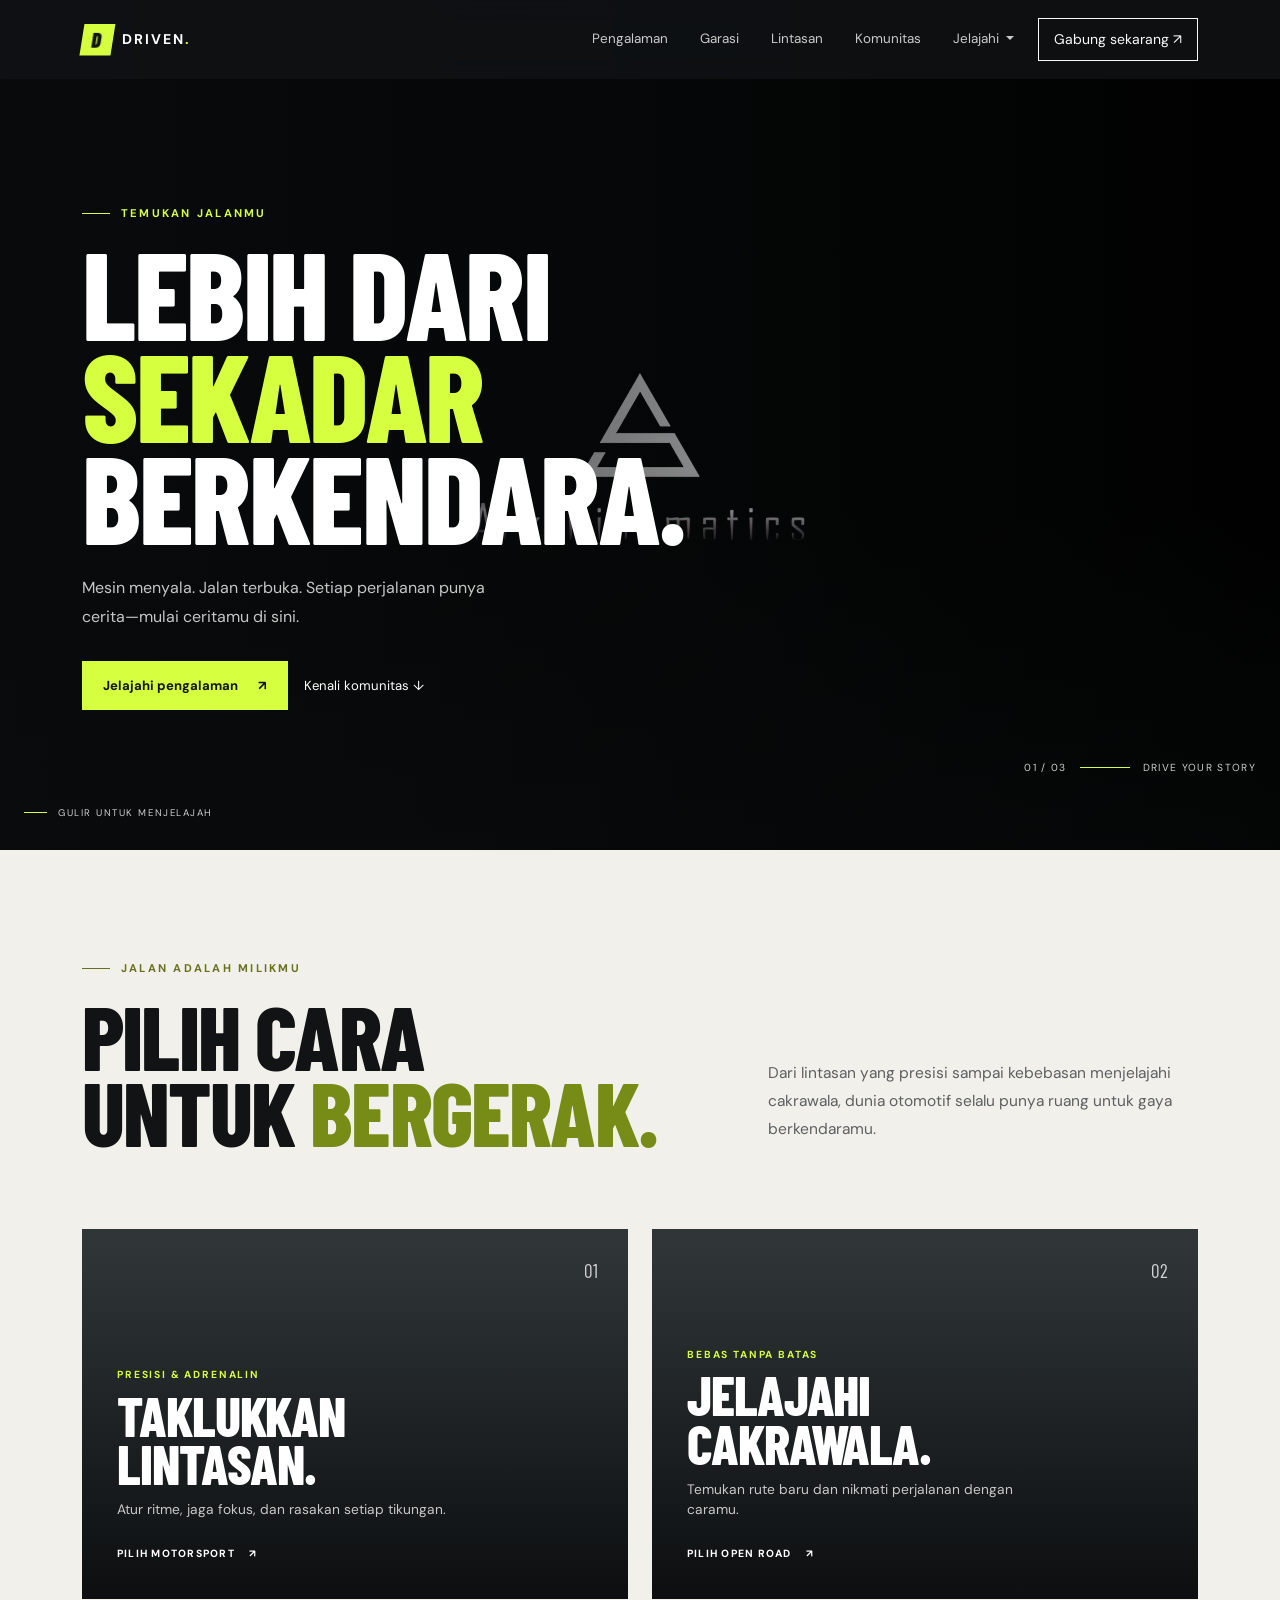
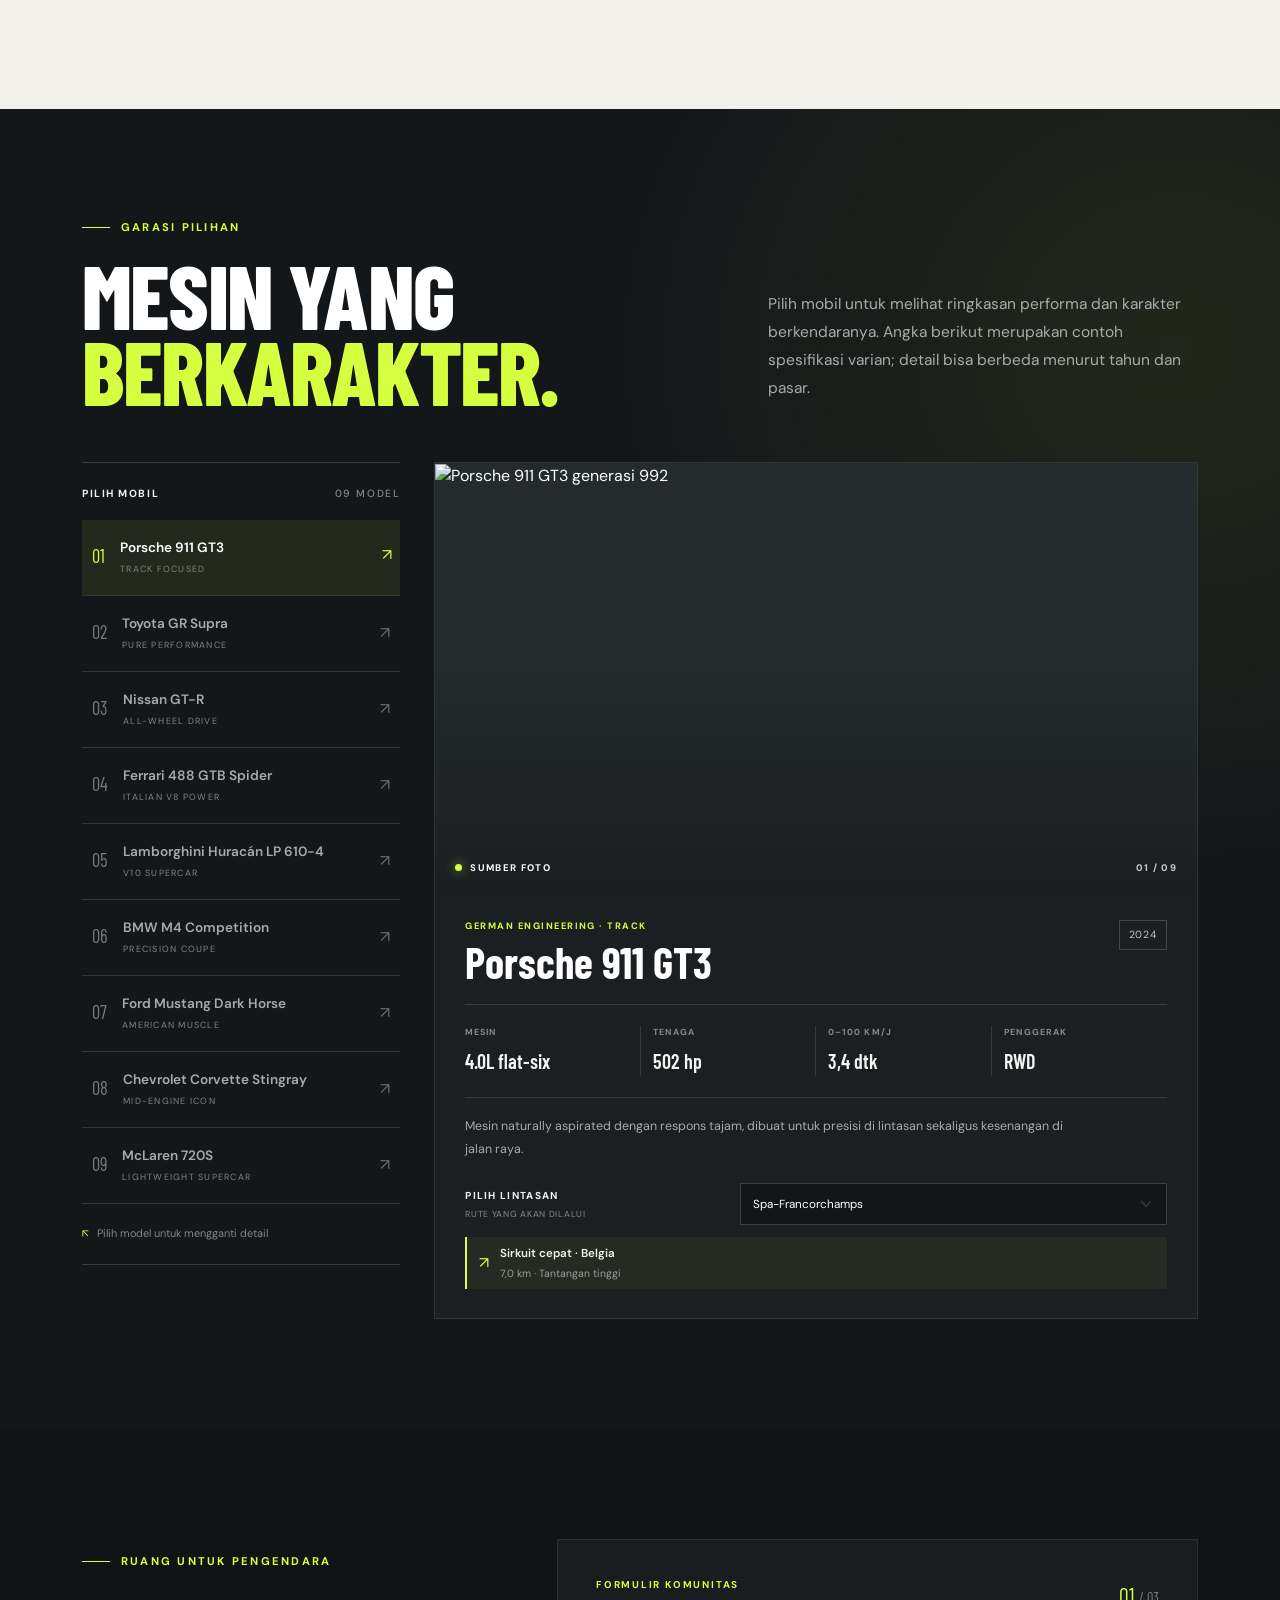
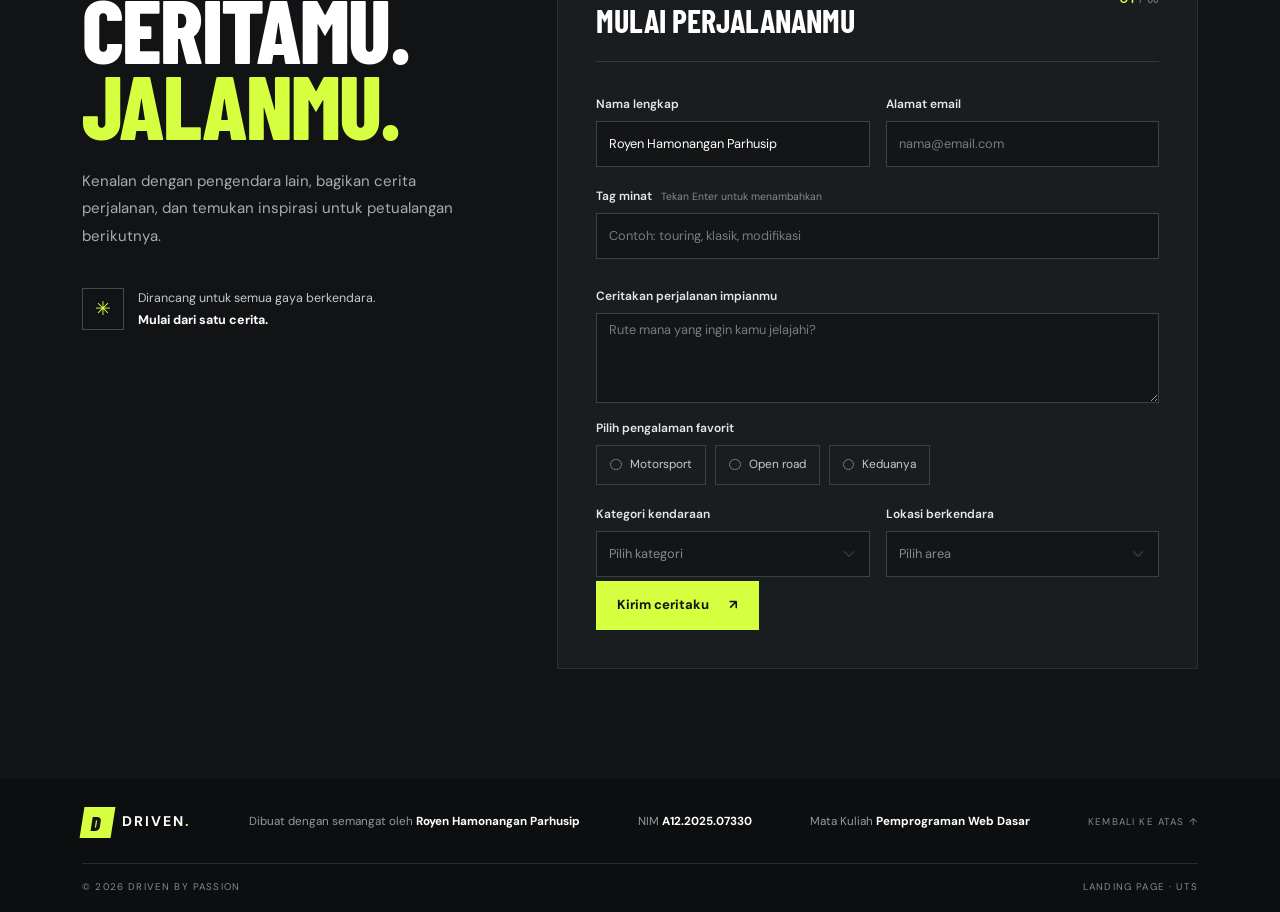
==== index.html @ 9ddae7d7 "ganti nama" ====
<!DOCTYPE html>
<html lang="id">
<head>
    <meta charset="UTF-8">
    <meta name="viewport" content="width=device-width, initial-scale=1">
    <meta name="theme-color" content="#111315">
    <meta name="description" content="Jelajahi dunia otomotif, pilih gaya berkendara, dan bagikan cerita bersama Royen Hamonangan Parhusip.">
    <title>Driven by Passion — Royen Hamonangan Parhusip</title>
    <link rel="preconnect" href="https://cdn.jsdelivr.net">
    <link href="https://cdn.jsdelivr.net/npm/bootstrap@5.3.3/dist/css/bootstrap.min.css" rel="stylesheet">
    <link rel="stylesheet" href="style.css">
</head>
<body>
    <div class="page-transition" id="pageTransition" aria-hidden="true">
        <div class="transition-logo">
            <span class="brand-mark">D</span>
            <span>DRIVEN<span class="brand-accent">.</span></span>
            <small>DRIVE YOUR STORY</small>
        </div>
    </div>
    <header>
        <nav class="navbar navbar-expand-lg navbar-dark fixed-top site-navbar">
            <div class="container">
                <a class="navbar-brand driven-logo" href="#home" aria-label="Driven by Passion beranda">
                    <span class="brand-mark">D</span> DRIVEN<span class="brand-accent">.</span>
                </a>
                <button class="navbar-toggler" type="button" data-bs-toggle="collapse" data-bs-target="#mainNav"
                    aria-controls="mainNav" aria-expanded="false" aria-label="Buka navigasi">
                    <span class="navbar-toggler-icon"></span>
                </button>
                <div class="collapse navbar-collapse" id="mainNav">
                    <ul class="navbar-nav ms-auto align-items-lg-center gap-lg-3">
                        <li class="nav-item"><a class="nav-link" href="#experience">Pengalaman</a></li>
                        <li class="nav-item"><a class="nav-link" href="#garage">Garasi</a></li>
                        <li class="nav-item"><a class="nav-link" href="#carTracks">Lintasan</a></li>
                        <li class="nav-item"><a class="nav-link" href="#community">Komunitas</a></li>
                        <li class="nav-item dropdown">
                            <a class="nav-link dropdown-toggle" href="#" role="button" data-bs-toggle="dropdown" aria-expanded="false">
                                Jelajahi
                            </a>
                            <ul class="dropdown-menu dropdown-menu-dark">
                                <li><a class="dropdown-item" href="#garage">Koleksi mobil</a></li>
                                <li><a class="dropdown-item" href="#community">Bagikan cerita</a></li>
                            </ul>
                        </li>
                        <li class="nav-item"><a class="btn btn-outline-light btn-sm nav-cta" href="#community">Gabung sekarang <span aria-hidden="true">↗</span></a></li>
                    </ul>
                </div>
            </div>
        </nav>
    </header>

    <main>
        <section class="hero-section" id="home" aria-labelledby="hero-title">
            <video class="hero-video" autoplay muted loop playsinline aria-hidden="true">
                <source src="img/LatarBelakang.mp4" type="video/mp4">
            </video>
            <div class="hero-shade"></div>
            <div class="container hero-content">
                <div class="row hero-row align-items-center">
                    <div class="col-lg-8 col-xl-7">
                        <p class="eyebrow"><span class="eyebrow-line"></span> TEMUKAN JALANMU</p>
                        <h1 id="hero-title">LEBIH DARI<br><span>SEKADAR</span> BERKENDARA.</h1>
                        <p class="hero-copy">Mesin menyala. Jalan terbuka. Setiap perjalanan punya cerita—mulai ceritamu di sini.</p>
                        <div class="d-flex flex-wrap gap-3 align-items-center">
                            <a class="btn btn-accent" href="#experience">Jelajahi pengalaman <span aria-hidden="true">↗</span></a>
                            <a class="hero-text-link" href="#community">Kenali komunitas <span aria-hidden="true">↓</span></a>
                        </div>
                    </div>
                </div>
            </div>
            <div class="hero-caption d-none d-md-flex" aria-hidden="true">
                <span>01 / 03</span><span class="caption-rule"></span><span>DRIVE YOUR STORY</span>
            </div>
            <a class="scroll-cue" href="#experience" aria-label="Gulir ke pengalaman"><span></span> GULIR UNTUK MENJELAJAH</a>
        </section>

        <section class="intro-section section-space" id="experience">
            <div class="container">
                <div class="row align-items-end gy-4">
                    <div class="col-lg-7">
                        <p class="eyebrow eyebrow-dark"><span class="eyebrow-line"></span> JALAN ADALAH MILIKMU</p>
                        <h2 class="section-title">PILIH CARA<br>UNTUK <span>BERGERAK.</span></h2>
                    </div>
                    <div class="col-lg-5">
                        <p class="section-description">Dari lintasan yang presisi sampai kebebasan menjelajahi cakrawala, dunia otomotif selalu punya ruang untuk gaya berkendaramu.</p>
                    </div>
                </div>
                <div class="row g-4 experience-cards">
                    <div class="col-md-6">
                        <article class="experience-card card-track">
                            <div class="card-number">01</div>
                            <div>
                                <p class="card-kicker">PRESISI & ADRENALIN</p>
                                <h3>TAKLUKKAN<br>LINTASAN.</h3>
                                <p>Atur ritme, jaga fokus, dan rasakan setiap tikungan.</p>
                                <a href="#community" class="card-link">PILIH MOTORSPORT <span aria-hidden="true">↗</span></a>
                            </div>
                        </article>
                    </div>
                    <div class="col-md-6">
                        <article class="experience-card card-openroad">
                            <div class="card-number">02</div>
                            <div>
                                <p class="card-kicker">BEBAS TANPA BATAS</p>
                                <h3>JELAJAHI<br>CAKRAWALA.</h3>
                                <p>Temukan rute baru dan nikmati perjalanan dengan caramu.</p>
                                <a href="#community" class="card-link">PILIH OPEN ROAD <span aria-hidden="true">↗</span></a>
                            </div>
                        </article>
                    </div>
                </div>
            </div>
        </section>

        <section class="garage-section section-space" id="garage" aria-labelledby="garage-title">
            <div class="container">
                <div class="row align-items-end gy-4 garage-heading">
                    <div class="col-lg-7">
                        <p class="eyebrow"><span class="eyebrow-line"></span> GARASI PILIHAN</p>
                        <h2 class="section-title" id="garage-title">MESIN YANG<br><span>BERKARAKTER.</span></h2>
                    </div>
                    <div class="col-lg-5">
                        <p class="section-description">Pilih mobil untuk melihat ringkasan performa dan karakter berkendaranya. Angka berikut merupakan contoh spesifikasi varian; detail bisa berbeda menurut tahun dan pasar.</p>
                    </div>
                </div>
                <div class="garage-layout">
                    <div class="garage-selector" role="group" aria-label="Pilih mobil">
                        <p class="selector-label">PILIH MOBIL <span>09 MODEL</span></p>
                        <button class="car-option is-active" type="button" data-car="gt3" aria-pressed="true">
                            <span class="car-index">01</span>
                            <span class="car-option-copy"><strong>Porsche 911 GT3</strong><small>TRACK FOCUSED</small></span>
                            <span class="car-option-arrow" aria-hidden="true">↗</span>
                        </button>
                        <button class="car-option" type="button" data-car="supra" aria-pressed="false">
                            <span class="car-index">02</span>
                            <span class="car-option-copy"><strong>Toyota GR Supra</strong><small>PURE PERFORMANCE</small></span>
                            <span class="car-option-arrow" aria-hidden="true">↗</span>
                        </button>
                        <button class="car-option" type="button" data-car="gtr" aria-pressed="false">
                            <span class="car-index">03</span>
                            <span class="car-option-copy"><strong>Nissan GT-R</strong><small>ALL-WHEEL DRIVE</small></span>
                            <span class="car-option-arrow" aria-hidden="true">↗</span>
                        </button>
                        <button class="car-option" type="button" data-car="ferrari" aria-pressed="false">
                            <span class="car-index">04</span>
                            <span class="car-option-copy"><strong>Ferrari 488 GTB Spider</strong><small>ITALIAN V8 POWER</small></span>
                            <span class="car-option-arrow" aria-hidden="true">↗</span>
                        </button>
                        <button class="car-option" type="button" data-car="huracan" aria-pressed="false">
                            <span class="car-index">05</span>
                            <span class="car-option-copy"><strong>Lamborghini Huracán LP 610-4</strong><small>V10 SUPERCAR</small></span>
                            <span class="car-option-arrow" aria-hidden="true">↗</span>
                        </button>
                        <button class="car-option" type="button" data-car="bmw" aria-pressed="false">
                            <span class="car-index">06</span>
                            <span class="car-option-copy"><strong>BMW M4 Competition</strong><small>PRECISION COUPE</small></span>
                            <span class="car-option-arrow" aria-hidden="true">↗</span>
                        </button>
                        <button class="car-option" type="button" data-car="mustang" aria-pressed="false">
                            <span class="car-index">07</span>
                            <span class="car-option-copy"><strong>Ford Mustang Dark Horse</strong><small>AMERICAN MUSCLE</small></span>
                            <span class="car-option-arrow" aria-hidden="true">↗</span>
                        </button>
                        <button class="car-option" type="button" data-car="corvette" aria-pressed="false">
                            <span class="car-index">08</span>
                            <span class="car-option-copy"><strong>Chevrolet Corvette Stingray</strong><small>MID-ENGINE ICON</small></span>
                            <span class="car-option-arrow" aria-hidden="true">↗</span>
                        </button>
                        <button class="car-option" type="button" data-car="mclaren" aria-pressed="false">
                            <span class="car-index">09</span>
                            <span class="car-option-copy"><strong>McLaren 720S</strong><small>LIGHTWEIGHT SUPERCAR</small></span>
                            <span class="car-option-arrow" aria-hidden="true">↗</span>
                        </button>
                        <p class="selector-hint"><span aria-hidden="true">↖</span> Pilih model untuk mengganti detail</p>
                    </div>
                    <article class="car-showcase" id="carShowcase" aria-live="polite">
                        <div class="car-image-wrap">
                            <img id="carImage" src="https://thumb.wikimedia.org/wikipedia/commons/thumb/c/c1/Porsche_992_GT3_1X7A0323.jpg/1280px-Porsche_992_GT3_1X7A0323.jpg"
                                alt="Porsche 911 GT3 generasi 992" loading="lazy">
                            <a class="image-label" id="carImageSource" href="https://commons.wikimedia.org/wiki/File:Porsche_992_GT3_1X7A0323.jpg"
                                target="_blank" rel="noopener noreferrer"><span></span> SUMBER FOTO</a>
                            <span class="image-number" id="carNumber">01 / 09</span>
                        </div>
                        <div class="car-detail">
                            <div class="car-title-row">
                                <div>
                                    <p class="car-category" id="carCategory">GERMAN ENGINEERING · TRACK</p>
                                    <h3 id="carName">Porsche 911 GT3</h3>
                                </div>
                                <span class="car-year" id="carYear">2024</span>
                            </div>
                            <div class="spec-grid">
                                <div class="spec-item"><span>MESIN</span><strong id="carEngine">4.0L flat-six</strong></div>
                                <div class="spec-item"><span>TENAGA</span><strong id="carPower">502 hp</strong></div>
                                <div class="spec-item"><span>0–100 KM/J</span><strong id="carAccel">3,4 dtk</strong></div>
                                <div class="spec-item"><span>PENGGERAK</span><strong id="carDrive">RWD</strong></div>
                            </div>
                            <p class="car-description" id="carDescription">Mesin naturally aspirated dengan respons tajam, dibuat untuk presisi di lintasan sekaligus kesenangan di jalan raya.</p>
                            <div class="track-picker" id="carTracks">
                                <label class="track-label" for="trackSelect">
                                    <span>PILIH LINTASAN</span>
                                    <small>RUTE YANG AKAN DILALUI</small>
                                </label>
                                <select class="form-select track-select" id="trackSelect" aria-describedby="trackInfo"></select>
                                <div class="track-info" id="trackInfo" aria-live="polite">
                                    <span class="track-pin" aria-hidden="true">↗</span>
                                    <div>
                                        <strong id="trackType">Sirkuit teknis</strong>
                                        <span id="trackMeta">5,4 km · Tantangan menengah</span>
                                    </div>
                                </div>
                            </div>
                        </div>
                    </article>
                </div>
            </div>
        </section>

        <section class="community-section section-space" id="community">
            <div class="container">
                <div class="row g-5 align-items-start">
                    <div class="col-lg-5 community-copy">
                        <p class="eyebrow"><span class="eyebrow-line"></span> RUANG UNTUK PENGENDARA</p>
                        <h2 class="section-title">CERITAMU.<br><span>JALANMU.</span></h2>
                        <p>Kenalan dengan pengendara lain, bagikan cerita perjalanan, dan temukan inspirasi untuk petualangan berikutnya.</p>
                        <div class="community-note">
                            <span class="note-icon" aria-hidden="true">✳</span>
                            <span>Dirancang untuk semua gaya berkendara.<br><strong>Mulai dari satu cerita.</strong></span>
                        </div>
                    </div>
                    <div class="col-lg-7">
                        <form class="join-form" id="joinForm">
                            <div class="form-heading">
                                <div>
                                    <p class="form-kicker">FORMULIR KOMUNITAS</p>
                                    <h3>Mulai perjalananmu</h3>
                                </div>
                                <span class="form-step">01 <i>/ 03</i></span>
                            </div>
                            <div class="row g-3">
                                <div class="col-md-6">
                                    <label class="form-label" for="fullName">Nama lengkap</label>
                                    <input class="form-control" id="fullName" name="fullName" type="text" value="Royen Hamonangan Parhusip" required>
                                </div>
                                <div class="col-md-6">
                                    <label class="form-label" for="email">Alamat email</label>
                                    <input class="form-control" id="email" name="email" type="email" placeholder="nama@email.com" required>
                                </div>
                                <div class="col-12">
                                    <label class="form-label" for="tagInput">Tag minat <span class="label-hint">Tekan Enter untuk menambahkan</span></label>
                                    <input class="form-control" id="tagInput" type="text" placeholder="Contoh: touring, klasik, modifikasi">
                                    <div class="tag-list" id="tagList" aria-live="polite" aria-label="Daftar tag minat"></div>
                                </div>
                                <div class="col-12">
                                    <label class="form-label" for="story">Ceritakan perjalanan impianmu</label>
                                    <textarea class="form-control" id="story" name="story" rows="3" placeholder="Rute mana yang ingin kamu jelajahi?"></textarea>
                                </div>
                                <fieldset class="col-12">
                                    <legend class="form-label">Pilih pengalaman favorit</legend>
                                    <div class="choice-row">
                                        <label class="choice-option" for="motorsport">
                                            <input type="radio" class="form-check-input" id="motorsport" name="experience" value="Motorsport" required>
                                            <span>Motorsport</span>
                                        </label>
                                        <label class="choice-option" for="horizon">
                                            <input type="radio" class="form-check-input" id="horizon" name="experience" value="Open road">
                                            <span>Open road</span>
                                        </label>
                                        <label class="choice-option" for="both">
                                            <input type="radio" class="form-check-input" id="both" name="experience" value="Keduanya">
                                            <span>Keduanya</span>
                                        </label>
                                    </div>
                                </fieldset>
                                <div class="col-md-6">
                                    <label class="form-label" for="vehicle">Kategori kendaraan</label>
                                    <select class="form-select" id="vehicle" name="vehicle" required>
                                        <option value="" selected disabled>Pilih kategori</option>
                                        <option>Mobil sport</option>
                                        <option>Mobil klasik</option>
                                        <option>Motor</option>
                                        <option>Kendaraan lainnya</option>
                                    </select>
                                </div>
                                <div class="col-md-6">
                                    <label class="form-label" for="region">Lokasi berkendara</label>
                                    <select class="form-select" id="region" name="region" required>
                                        <option value="" selected disabled>Pilih area</option>
                                        <option>Dalam kota</option>
                                        <option>Jalan pegunungan</option>
                                        <option>Sirkuit</option>
                                        <option>Lintas kota</option>
                                    </select>
                                </div>
                                <div class="col-12 form-actions">
                                    <button class="btn btn-accent" type="submit">Kirim ceritaku <span aria-hidden="true">↗</span></button>
                                    <p class="form-message mb-0" id="formMessage" role="status"></p>
                                </div>
                            </div>
                        </form>
                    </div>
                </div>
            </div>
        </section>
    </main>

    <footer class="site-footer">
        <div class="container">
            <div class="footer-main">
                <a class="navbar-brand driven-logo" href="#home"><span class="brand-mark">D</span> DRIVEN<span class="brand-accent">.</span></a>
                <p>Dibuat dengan semangat oleh <strong>Royen Hamonangan Parhusip</strong></p>
                <p>NIM <strong>A12.2025.07330</strong></p>
                <p>Mata Kuliah <strong>Pemprograman Web Dasar</strong></p>
                <a class="back-top" href="#home">KEMBALI KE ATAS ↑</a>
            </div>
            <div class="footer-bottom">
                <span>© 2026 DRIVEN BY PASSION</span>
                <span>LANDING PAGE · UTS</span>
            </div>
        </div>
    </footer>

    <script src="https://cdn.jsdelivr.net/npm/bootstrap@5.3.3/dist/js/bootstrap.bundle.min.js"></script>
    <script src="script.js"></script>
</body>
</html>
---- style.css ----
@import url("https://fonts.googleapis.com/css2?family=Barlow+Condensed:wght@500;600;700;800;900&family=DM+Sans:wght@400;500;600;700&display=swap");

:root {
    --ink: #111315;
    --ink-soft: #191c1f;
    --paper: #f2f0eb;
    --muted: #a5a8aa;
    --accent: #d6ff3f;
}

html {
    scroll-behavior: smooth;
    scroll-padding-top: 82px;
}

body {
    margin: 0;
    background: var(--ink);
    color: #fff;
    font-family: "DM Sans", sans-serif;
}

.page-transition {
    position: fixed;
    inset: 0;
    z-index: 2000;
    display: grid;
    place-items: center;
    overflow: hidden;
    background:
        radial-gradient(ellipse at center, rgba(41, 49, 31, .96) 0%, rgba(13, 16, 17, .98) 48%, #080a0b 100%);
    opacity: 0;
    visibility: hidden;
    pointer-events: none;
}

.page-transition::before,
.page-transition::after {
    position: absolute;
    inset: 0;
    content: "";
    pointer-events: none;
}

.page-transition::before {
    background: linear-gradient(115deg, transparent 35%, rgba(214, 255, 63, .14) 49%, transparent 63%);
    transform: translateX(-110%);
}

.page-transition::after {
    inset: 50% auto auto 50%;
    width: min(72vw, 680px);
    height: 1px;
    background: var(--accent);
    box-shadow: 0 0 25px 2px rgba(214, 255, 63, .7);
    opacity: 0;
    transform: translate(-50%, -50%) scaleX(0);
}

.page-transition.is-active {
    opacity: 1;
    visibility: visible;
    pointer-events: auto;
    animation: transition-screen .78s ease both;
}

.page-transition.is-active::before {
    animation: transition-sweep .78s ease both;
}

.page-transition.is-active::after {
    animation: transition-line .58s ease both;
}

.transition-logo {
    position: relative;
    z-index: 1;
    display: flex;
    align-items: center;
    gap: 15px;
    color: #fff;
    font-size: clamp(2rem, 7vw, 4.4rem);
    font-weight: 700;
    letter-spacing: .2em;
    opacity: 0;
    transform: scale(.8);
}

.transition-logo .brand-mark {
    width: clamp(45px, 9vw, 76px);
    height: clamp(45px, 9vw, 76px);
    font-size: clamp(2rem, 6vw, 3.7rem);
}

.transition-logo .brand-accent {
    margin-left: -.2em;
}

.transition-logo small {
    position: absolute;
    top: calc(100% + 15px);
    left: 0;
    color: var(--accent);
    font-size: .58rem;
    font-weight: 600;
    letter-spacing: .3em;
    white-space: nowrap;
}

.page-transition.is-active .transition-logo {
    animation: transition-logo-enter .78s cubic-bezier(.2, .8, .2, 1) both;
}

a {
    color: inherit;
    text-decoration: none;
}

.site-navbar {
    padding: 18px 0;
    background: rgba(17, 19, 21, .82);
    backdrop-filter: blur(14px);
    transition: background .25s ease, padding .25s ease;
}

.navbar-brand {
    display: inline-flex;
    align-items: center;
    gap: 9px;
    font-size: .88rem;
    font-weight: 700;
    letter-spacing: .14em;
}

.brand-mark {
    display: inline-grid;
    width: 31px;
    height: 31px;
    place-items: center;
    background: var(--accent);
    color: var(--ink);
    font-family: "Barlow Condensed", sans-serif;
    font-size: 1.25rem;
    font-weight: 900;
    transform: skew(-9deg);
}

.driven-logo {
    transform-origin: center;
}

.driven-logo.is-animating .brand-mark {
    animation: logo-mark-pop .62s cubic-bezier(.2, .85, .3, 1.3);
}

.driven-logo.is-animating {
    animation: logo-word-flash .62s ease;
}

.brand-accent {
    color: var(--accent);
    margin-left: -9px;
}

.site-navbar .nav-link {
    color: rgba(255, 255, 255, .78);
    font-size: .84rem;
    transition: color .2s ease;
}

.site-navbar .nav-link:hover,
.site-navbar .nav-link:focus {
    color: var(--accent);
}

.nav-cta {
    border-radius: 0;
    padding: 10px 15px;
}

.hero-section {
    position: relative;
    min-height: 700px;
    height: min(850px, 100svh);
    overflow: hidden;
    background: #24282a;
}

.hero-video,
.hero-shade {
    position: absolute;
    inset: 0;
    width: 100%;
    height: 100%;
}

.hero-video {
    object-fit: cover;
}

.hero-shade {
    background: linear-gradient(90deg, rgba(10, 12, 13, .88) 0%, rgba(10, 12, 13, .55) 48%, rgba(10, 12, 13, .08) 100%),
        linear-gradient(0deg, rgba(10, 12, 13, .42), transparent 40%);
}

.hero-content {
    position: relative;
    z-index: 1;
    height: 100%;
    padding-top: 65px;
}

.hero-row {
    height: 100%;
    min-height: 100%;
}

.eyebrow {
    display: flex;
    align-items: center;
    gap: 11px;
    margin-bottom: 20px;
    color: var(--accent);
    font-size: .7rem;
    font-weight: 700;
    letter-spacing: .2em;
}

.eyebrow-line {
    width: 28px;
    height: 1px;
    background: currentColor;
}

.hero-section h1,
.section-title,
.experience-card h3 {
    font-family: "Barlow Condensed", sans-serif;
    font-weight: 800;
    letter-spacing: -.02em;
}

.hero-section h1 {
    max-width: 770px;
    margin: 0 0 19px;
    font-size: clamp(4.2rem, 9.7vw, 8.6rem);
    line-height: .82;
}

.hero-section h1 span,
.section-title span {
    color: var(--accent);
}

.hero-copy {
    max-width: 430px;
    margin: 27px 0 30px;
    color: rgba(255, 255, 255, .77);
    font-size: 1rem;
    line-height: 1.8;
}

.btn-accent {
    display: inline-flex;
    align-items: center;
    justify-content: center;
    gap: 20px;
    min-height: 49px;
    padding: 0 20px;
    border: 1px solid var(--accent);
    border-radius: 0;
    background: var(--accent);
    color: var(--ink);
    font-size: .82rem;
    font-weight: 700;
    transition: background .2s ease, color .2s ease, transform .2s ease;
}

.btn-accent:hover,
.btn-accent:focus-visible {
    border-color: var(--accent);
    background: transparent;
    color: var(--accent);
    transform: translateY(-2px);
}

.hero-text-link {
    color: #fff;
    font-size: .82rem;
    transition: color .2s ease;
}

.hero-text-link:hover {
    color: var(--accent);
}

.hero-caption {
    position: absolute;
    right: max(24px, calc((100vw - 1320px) / 2));
    bottom: 75px;
    z-index: 2;
    align-items: center;
    gap: 13px;
    color: rgba(255, 255, 255, .8);
    font-size: .64rem;
    letter-spacing: .13em;
}

.caption-rule {
    width: 50px;
    height: 1px;
    background: var(--accent);
}

.scroll-cue {
    position: absolute;
    z-index: 2;
    bottom: 30px;
    left: max(24px, calc((100vw - 1320px) / 2));
    display: flex;
    align-items: center;
    gap: 11px;
    color: rgba(255, 255, 255, .8);
    font-size: .6rem;
    letter-spacing: .16em;
}

.scroll-cue span {
    width: 23px;
    height: 1px;
    background: var(--accent);
}

.section-space {
    padding: 110px 0;
}

.intro-section {
    background: var(--paper);
    color: var(--ink);
}

.eyebrow-dark {
    color: #68721e;
}

.section-title {
    margin: 0;
    font-size: clamp(3.7rem, 7vw, 6.8rem);
    line-height: .85;
}

.intro-section .section-title span {
    color: #778c16;
}

.section-description {
    max-width: 430px;
    margin: 0 0 5px auto;
    color: #5d6060;
    font-size: .97rem;
    line-height: 1.8;
}

.experience-cards {
    margin-top: 56px;
}

.experience-card {
    position: relative;
    display: flex;
    min-height: 370px;
    align-items: flex-end;
    overflow: hidden;
    padding: 35px;
    background-color: #303638;
    background-position: center;
    background-size: cover;
    color: #fff;
    transition: transform .3s ease, background-size .3s ease;
}

.experience-card::before {
    position: absolute;
    inset: 0;
    background: linear-gradient(0deg, rgba(9, 11, 12, .92), rgba(9, 11, 12, .02) 95%);
    content: "";
    transition: background .3s ease;
}

.experience-card:hover {
    transform: translateY(-6px);
}

.experience-card:hover::before {
    background: linear-gradient(0deg, rgba(9, 11, 12, .96), rgba(9, 11, 12, .15));
}

.card-track {
    background-image: url("https://images.unsplash.com/photo-1503376780353-7e6692767b70?auto=format&fit=crop&w=1100&q=85");
}

.card-openroad {
    background-image: url("https://images.unsplash.com/photo-1519681393784-d120267933ba?auto=format&fit=crop&w=1100&q=85");
}

.experience-card > div:last-child {
    position: relative;
    z-index: 1;
}

.card-number {
    position: absolute;
    top: 28px;
    right: 30px;
    color: rgba(255, 255, 255, .78);
    font-family: "Barlow Condensed", sans-serif;
    font-size: 1.2rem;
}

.card-kicker {
    margin-bottom: 9px;
    color: var(--accent);
    font-size: .64rem;
    font-weight: 700;
    letter-spacing: .18em;
}

.experience-card h3 {
    margin-bottom: 10px;
    font-size: 3.4rem;
    line-height: .9;
}

.experience-card p:not(.card-kicker) {
    max-width: 340px;
    margin-bottom: 20px;
    color: rgba(255, 255, 255, .76);
    font-size: .86rem;
}

.card-link {
    display: inline-flex;
    gap: 14px;
    color: #fff;
    font-size: .65rem;
    font-weight: 700;
    letter-spacing: .12em;
    transition: color .2s ease;
}

.card-link:hover {
    color: var(--accent);
}

.community-section {
    background: var(--ink);
}

.community-section > .container > .row {
    --bs-gutter-x: 1.5rem;
}

.community-copy {
    padding-top: 14px;
}

.community-copy > p:not(.eyebrow) {
    max-width: 390px;
    margin-top: 26px;
    color: #a9abad;
    font-size: .94rem;
    line-height: 1.8;
}

.community-note {
    display: flex;
    align-items: center;
    gap: 14px;
    margin-top: 37px;
    color: #c5c7c8;
    font-size: .78rem;
    line-height: 1.8;
}

.community-note strong {
    color: #fff;
}

.note-icon {
    display: grid;
    width: 42px;
    height: 42px;
    place-items: center;
    border: 1px solid #45494b;
    color: var(--accent);
    font-size: 1.2rem;
}

.join-form {
    padding: 38px;
    background: #1a1d1f;
    border: 1px solid #2c3032;
}

.form-heading {
    display: flex;
    justify-content: space-between;
    align-items: flex-start;
    margin-bottom: 29px;
    padding-bottom: 21px;
    border-bottom: 1px solid #34383a;
}

.form-kicker {
    margin-bottom: 8px;
    color: var(--accent);
    font-size: .62rem;
    font-weight: 700;
    letter-spacing: .18em;
}

.form-heading h3 {
    margin: 0;
    font-family: "Barlow Condensed", sans-serif;
    font-size: 2rem;
    font-weight: 700;
    text-transform: uppercase;
}

.form-step {
    color: var(--accent);
    font-family: "Barlow Condensed", sans-serif;
    font-size: 1.35rem;
}

.form-step i {
    color: #777c7e;
    font-size: .9rem;
    font-style: normal;
}

.form-label {
    margin-bottom: 8px;
    color: #e8e9e7;
    font-size: .75rem;
    font-weight: 600;
}

.label-hint {
    margin-left: 6px;
    color: #858a8c;
    font-size: .65rem;
    font-weight: 400;
}

.form-control,
.form-select {
    min-height: 46px;
    border: 1px solid #3b4042;
    border-radius: 0;
    background-color: #131517;
    color: #fff;
    font-size: .8rem;
}

.form-control::placeholder {
    color: #777c7e;
}

.form-control:focus,
.form-select:focus {
    border-color: var(--accent);
    background-color: #131517;
    color: #fff;
    box-shadow: 0 0 0 .18rem rgba(214, 255, 63, .13);
}

.form-select:invalid {
    color: #858a8c;
}

.form-select option {
    color: #fff;
    background: #131517;
}

textarea.form-control {
    min-height: 90px;
    resize: vertical;
}

.choice-row {
    display: flex;
    flex-wrap: wrap;
    gap: 9px;
}

.choice-option {
    display: inline-flex;
    min-height: 40px;
    align-items: center;
    gap: 8px;
    padding: 0 13px;
    border: 1px solid #3b4042;
    color: #c7c9c9;
    cursor: pointer;
    font-size: .74rem;
    transition: border-color .2s ease, color .2s ease;
}

.choice-option:hover {
    border-color: var(--accent);
    color: #fff;
}

.form-check-input {
    margin: 0;
    border-color: #777c7e;
    background-color: transparent;
}

.form-check-input:checked {
    border-color: var(--accent);
    background-color: var(--accent);
}

.form-check-input:focus {
    border-color: var(--accent);
    box-shadow: 0 0 0 .18rem rgba(214, 255, 63, .16);
}

.tag-list {
    display: flex;
    flex-wrap: wrap;
    gap: 7px;
    margin-top: 8px;
}

.tag-chip {
    display: inline-flex;
    align-items: center;
    gap: 7px;
    padding: 5px 8px 5px 10px;
    background: rgba(214, 255, 63, .1);
    color: var(--accent);
    font-size: .68rem;
}

.tag-remove {
    padding: 0 2px;
    border: 0;
    background: none;
    color: inherit;
    cursor: pointer;
    font-size: .95rem;
    line-height: 1;
}

.form-actions {
    display: flex;
    flex-wrap: wrap;
    align-items: center;
    gap: 14px;
    margin-top: 4px;
}

.form-message {
    color: var(--accent);
    font-size: .75rem;
}

.site-footer {
    padding: 28px 0 18px;
    background: #0c0e0f;
}

.footer-main,
.footer-bottom {
    display: flex;
    justify-content: space-between;
    align-items: center;
    gap: 18px;
}

.footer-main {
    padding-bottom: 25px;
}

.footer-main p {
    margin: 0;
    color: #969a9c;
    font-size: .73rem;
}

.footer-main p strong {
    color: #fff;
}

.back-top,
.footer-bottom {
    color: #858a8c;
    font-size: .61rem;
    letter-spacing: .12em;
}

.back-top {
    transition: color .2s ease;
}

.back-top:hover {
    color: var(--accent);
}

.footer-bottom {
    padding-top: 16px;
    border-top: 1px solid #292d2f;
}

.garage-section {
    overflow: hidden;
    background:
        radial-gradient(ellipse at 92% 18%, rgba(214, 255, 63, .07), transparent 34%),
        #141719;
}

.garage-heading .section-title span {
    color: var(--accent);
}

.garage-section .section-description {
    color: #a9abad;
}

.garage-layout {
    display: grid;
    grid-template-columns: minmax(245px, .75fr) minmax(0, 1.8fr);
    gap: 34px;
    margin-top: 54px;
}

.garage-selector {
    align-self: stretch;
    padding: 23px 0;
    border-top: 1px solid #373c3e;
    border-bottom: 1px solid #373c3e;
}

.selector-label {
    display: flex;
    justify-content: space-between;
    margin: 0 0 18px;
    color: #f1f2ef;
    font-size: .65rem;
    font-weight: 700;
    letter-spacing: .15em;
}

.selector-label span {
    color: #82888a;
    font-weight: 500;
}

.car-option {
    display: flex;
    width: 100%;
    min-height: 76px;
    align-items: center;
    gap: 15px;
    padding: 12px 10px;
    border: 0;
    border-bottom: 1px solid #303537;
    background: transparent;
    color: #a7abad;
    text-align: left;
    cursor: pointer;
    transition: background .22s ease, color .22s ease, padding .22s ease, transform .15s ease;
}

.garage-selector {
    align-self: start;
}

.car-option:hover,
.car-option:focus-visible {
    padding-right: 15px;
    padding-left: 15px;
    color: #fff;
}

.car-option:active {
    transform: scale(.985);
}

.car-option.is-active {
    background: rgba(214, 255, 63, .08);
    color: #fff;
}

.car-option.is-active .car-index,
.car-option.is-active .car-option-arrow {
    color: var(--accent);
}

.car-index {
    color: #757b7d;
    font-family: "Barlow Condensed", sans-serif;
    font-size: 1.15rem;
    transition: color .2s ease;
}

.car-option-copy {
    display: grid;
    flex: 1;
    gap: 5px;
}

.car-option-copy strong {
    font-size: .85rem;
    font-weight: 600;
}

.car-option-copy small {
    color: #7f8587;
    font-size: .56rem;
    letter-spacing: .14em;
}

.car-option-arrow {
    color: #666c6e;
    font-size: 1rem;
    transition: color .2s ease, transform .2s ease;
}

.car-option:hover .car-option-arrow,
.car-option.is-active .car-option-arrow {
    transform: translate(2px, -2px);
}

.selector-hint {
    margin: 21px 0 0;
    color: #82888a;
    font-size: .68rem;
}

.selector-hint span {
    margin-right: 5px;
    color: var(--accent);
}

.car-showcase {
    min-width: 0;
    background: #1b1f21;
    border: 1px solid #303537;
}

.car-image-wrap {
    position: relative;
    height: clamp(260px, 35vw, 430px);
    overflow: hidden;
    background: #252a2c;
}

.car-image-wrap::after {
    position: absolute;
    inset: 45% 0 0;
    background: linear-gradient(0deg, rgba(10, 12, 13, .4), transparent);
    content: "";
    pointer-events: none;
}

.car-image-wrap img {
    width: 100%;
    height: 100%;
    object-fit: cover;
    transition: transform .6s cubic-bezier(.2, .7, .2, 1), filter .35s ease;
}

.car-showcase:hover .car-image-wrap img {
    transform: scale(1.035);
}

.image-label,
.image-number {
    position: absolute;
    z-index: 1;
    bottom: 18px;
    color: #fff;
    font-size: .6rem;
    font-weight: 700;
    letter-spacing: .14em;
}

.image-label {
    left: 20px;
    display: flex;
    align-items: center;
    gap: 8px;
    transition: color .2s ease;
}

.image-label:hover,
.image-label:focus-visible {
    color: var(--accent);
}

.image-label span {
    width: 7px;
    height: 7px;
    border-radius: 50%;
    background: var(--accent);
    box-shadow: 0 0 12px rgba(214, 255, 63, .7);
}

.image-number {
    right: 20px;
    color: rgba(255, 255, 255, .78);
}

.car-detail {
    padding: 27px 30px 29px;
}

.car-title-row {
    display: flex;
    justify-content: space-between;
    gap: 15px;
    align-items: flex-start;
    padding-bottom: 20px;
    border-bottom: 1px solid #34393b;
}

.car-category {
    margin-bottom: 7px;
    color: var(--accent);
    font-size: .58rem;
    font-weight: 700;
    letter-spacing: .16em;
}

.car-title-row h3 {
    margin: 0;
    font-family: "Barlow Condensed", sans-serif;
    font-size: clamp(1.8rem, 3.5vw, 2.7rem);
    font-weight: 700;
    line-height: 1;
}

.car-year {
    padding: 6px 9px;
    border: 1px solid #444a4c;
    color: #c3c7c8;
    font-size: .65rem;
    letter-spacing: .08em;
}

.spec-grid {
    display: grid;
    grid-template-columns: repeat(4, minmax(0, 1fr));
    padding: 21px 0;
    border-bottom: 1px solid #34393b;
}

.spec-item {
    display: grid;
    gap: 7px;
    padding: 0 12px;
    border-right: 1px solid #34393b;
}

.spec-item:first-child {
    padding-left: 0;
}

.spec-item:last-child {
    padding-right: 0;
    border-right: 0;
}

.spec-item span {
    color: #858b8d;
    font-size: .55rem;
    font-weight: 700;
    letter-spacing: .12em;
}

.spec-item strong {
    color: #f4f5f2;
    font-family: "Barlow Condensed", sans-serif;
    font-size: clamp(.92rem, 1.65vw, 1.25rem);
    font-weight: 600;
    white-space: nowrap;
}

.car-description {
    max-width: 620px;
    margin: 17px 0 0;
    color: #a7abad;
    font-size: .78rem;
    line-height: 1.8;
}

.track-picker {
    display: grid;
    grid-template-columns: minmax(125px, .75fr) minmax(180px, 1.25fr);
    gap: 12px 18px;
    align-items: center;
    margin-top: 23px;
}

.track-label {
    display: grid;
    gap: 5px;
}

.track-label > span {
    color: #f4f5f2;
    font-size: .63rem;
    font-weight: 700;
    letter-spacing: .13em;
}

.track-label small {
    color: #858b8d;
    font-size: .55rem;
    letter-spacing: .08em;
}

.track-select {
    min-height: 42px;
    font-size: .73rem;
}

.track-info {
    grid-column: 1 / -1;
    display: flex;
    align-items: center;
    gap: 11px;
    min-height: 46px;
    padding: 8px 12px;
    border-left: 2px solid var(--accent);
    background: rgba(214, 255, 63, .055);
    transition: background .2s ease, transform .2s ease;
}

.track-info.is-updating {
    animation: car-detail-enter .28s ease both;
}

.track-pin {
    color: var(--accent);
    font-size: 1rem;
}

.track-info > div {
    display: grid;
    gap: 3px;
}

.track-info strong {
    color: #f4f5f2;
    font-size: .72rem;
    font-weight: 600;
}

.track-info div span {
    color: #999fa1;
    font-size: .65rem;
}

.car-showcase.is-changing .car-image-wrap img {
    animation: car-image-enter .55s cubic-bezier(.2, .7, .2, 1);
}

.car-showcase.is-changing .car-detail {
    animation: car-detail-enter .35s ease both;
}

.nav-link:active,
.nav-cta:active,
.card-link:active {
    transform: scale(.96);
}

.reveal-on-scroll {
    opacity: 0;
    transform: translateY(22px);
    transition: opacity .65s ease, transform .65s cubic-bezier(.2, .7, .2, 1);
}

.reveal-on-scroll.is-visible {
    opacity: 1;
    transform: translateY(0);
}

@keyframes car-image-enter {
    from {
        opacity: .55;
        transform: scale(1.04);
    }
    to {
        opacity: 1;
        transform: scale(1);
    }
}

@keyframes car-detail-enter {
    from {
        opacity: .35;
        transform: translateY(8px);
    }
    to {
        opacity: 1;
        transform: translateY(0);
    }
}

@keyframes logo-mark-pop {
    0% {
        transform: skew(-9deg) scale(1) rotate(0);
        box-shadow: 0 0 0 0 rgba(214, 255, 63, 0);
    }
    38% {
        transform: skew(-9deg) scale(1.28) rotate(-9deg);
        box-shadow: 0 0 0 9px rgba(214, 255, 63, .13);
    }
    72% {
        transform: skew(-9deg) scale(.94) rotate(4deg);
    }
    100% {
        transform: skew(-9deg) scale(1) rotate(0);
        box-shadow: 0 0 0 0 rgba(214, 255, 63, 0);
    }
}

@keyframes logo-word-flash {
    0%, 100% {
        filter: brightness(1);
    }
    40% {
        filter: brightness(1.55);
    }
}

@keyframes transition-screen {
    0% {
        opacity: 0;
    }
    18%, 68% {
        opacity: 1;
    }
    100% {
        opacity: 0;
    }
}

@keyframes transition-logo-enter {
    0% {
        opacity: 0;
        transform: scale(.78);
        filter: blur(9px);
    }
    28%, 67% {
        opacity: 1;
        transform: scale(1);
        filter: blur(0);
    }
    100% {
        opacity: 0;
        transform: scale(1.1);
        filter: blur(5px);
    }
}

@keyframes transition-sweep {
    0% {
        transform: translateX(-110%);
    }
    52%, 100% {
        transform: translateX(110%);
    }
}

@keyframes transition-line {
    0% {
        opacity: 0;
        transform: translate(-50%, -50%) scaleX(0);
    }
    25%, 72% {
        opacity: 1;
        transform: translate(-50%, -50%) scaleX(1);
    }
    100% {
        opacity: 0;
        transform: translate(-50%, -50%) scaleX(0);
    }
}

@media (max-width: 991.98px) {
    .site-navbar .navbar-collapse {
        padding: 14px 0 5px;
    }

    .site-navbar .navbar-nav {
        align-items: flex-start !important;
    }

    .hero-section {
        min-height: 650px;
    }

    .section-space {
        padding: 85px 0;
    }

    .section-description {
        margin-left: 0;
    }

    .garage-layout {
        grid-template-columns: 1fr;
        gap: 25px;
    }

    .garage-selector {
        padding: 15px 0;
    }

    .garage-selector .selector-hint {
        margin-top: 13px;
    }
}

@media (max-width: 575.98px) {
    .site-navbar {
        padding: 13px 0;
    }

    .hero-section {
        min-height: 680px;
        height: 92svh;
    }

    .hero-shade {
        background: linear-gradient(90deg, rgba(10, 12, 13, .85), rgba(10, 12, 13, .28)),
            linear-gradient(0deg, rgba(10, 12, 13, .6), transparent 50%);
    }

    .hero-content {
        height: 100%;
        padding-top: 60px;
    }

    .hero-section h1 {
        font-size: clamp(3.65rem, 16vw, 5.4rem);
    }

    .hero-copy {
        font-size: .9rem;
    }

    .section-space {
        padding: 72px 0;
    }

    .section-title {
        font-size: clamp(3.6rem, 15vw, 5rem);
    }

    .experience-cards {
        margin-top: 35px;
    }

    .experience-card {
        min-height: 330px;
        padding: 25px;
    }

    .experience-card h3 {
        font-size: 3rem;
    }

    .join-form {
        padding: 24px 18px;
    }

    .car-detail {
        padding: 21px 17px 23px;
    }

    .track-picker {
        grid-template-columns: 1fr;
        gap: 10px;
    }

    .track-info {
        grid-column: auto;
    }

    .spec-grid {
        grid-template-columns: repeat(2, minmax(0, 1fr));
        row-gap: 17px;
    }

    .spec-item:nth-child(2) {
        border-right: 0;
    }

    .spec-item:nth-child(3) {
        padding-left: 0;
    }

    .spec-item strong {
        font-size: 1.08rem;
    }

    .label-hint {
        display: block;
        margin: 3px 0 0;
    }

    .footer-main {
        align-items: flex-start;
        flex-direction: column;
    }
}

@media (prefers-reduced-motion: reduce) {
    html {
        scroll-behavior: auto;
    }

    *,
    *::before,
    *::after {
        transition-duration: .01ms !important;
        animation-duration: .01ms !important;
        animation-iteration-count: 1 !important;
    }

    .reveal-on-scroll {
        opacity: 1;
        transform: none;
    }
}
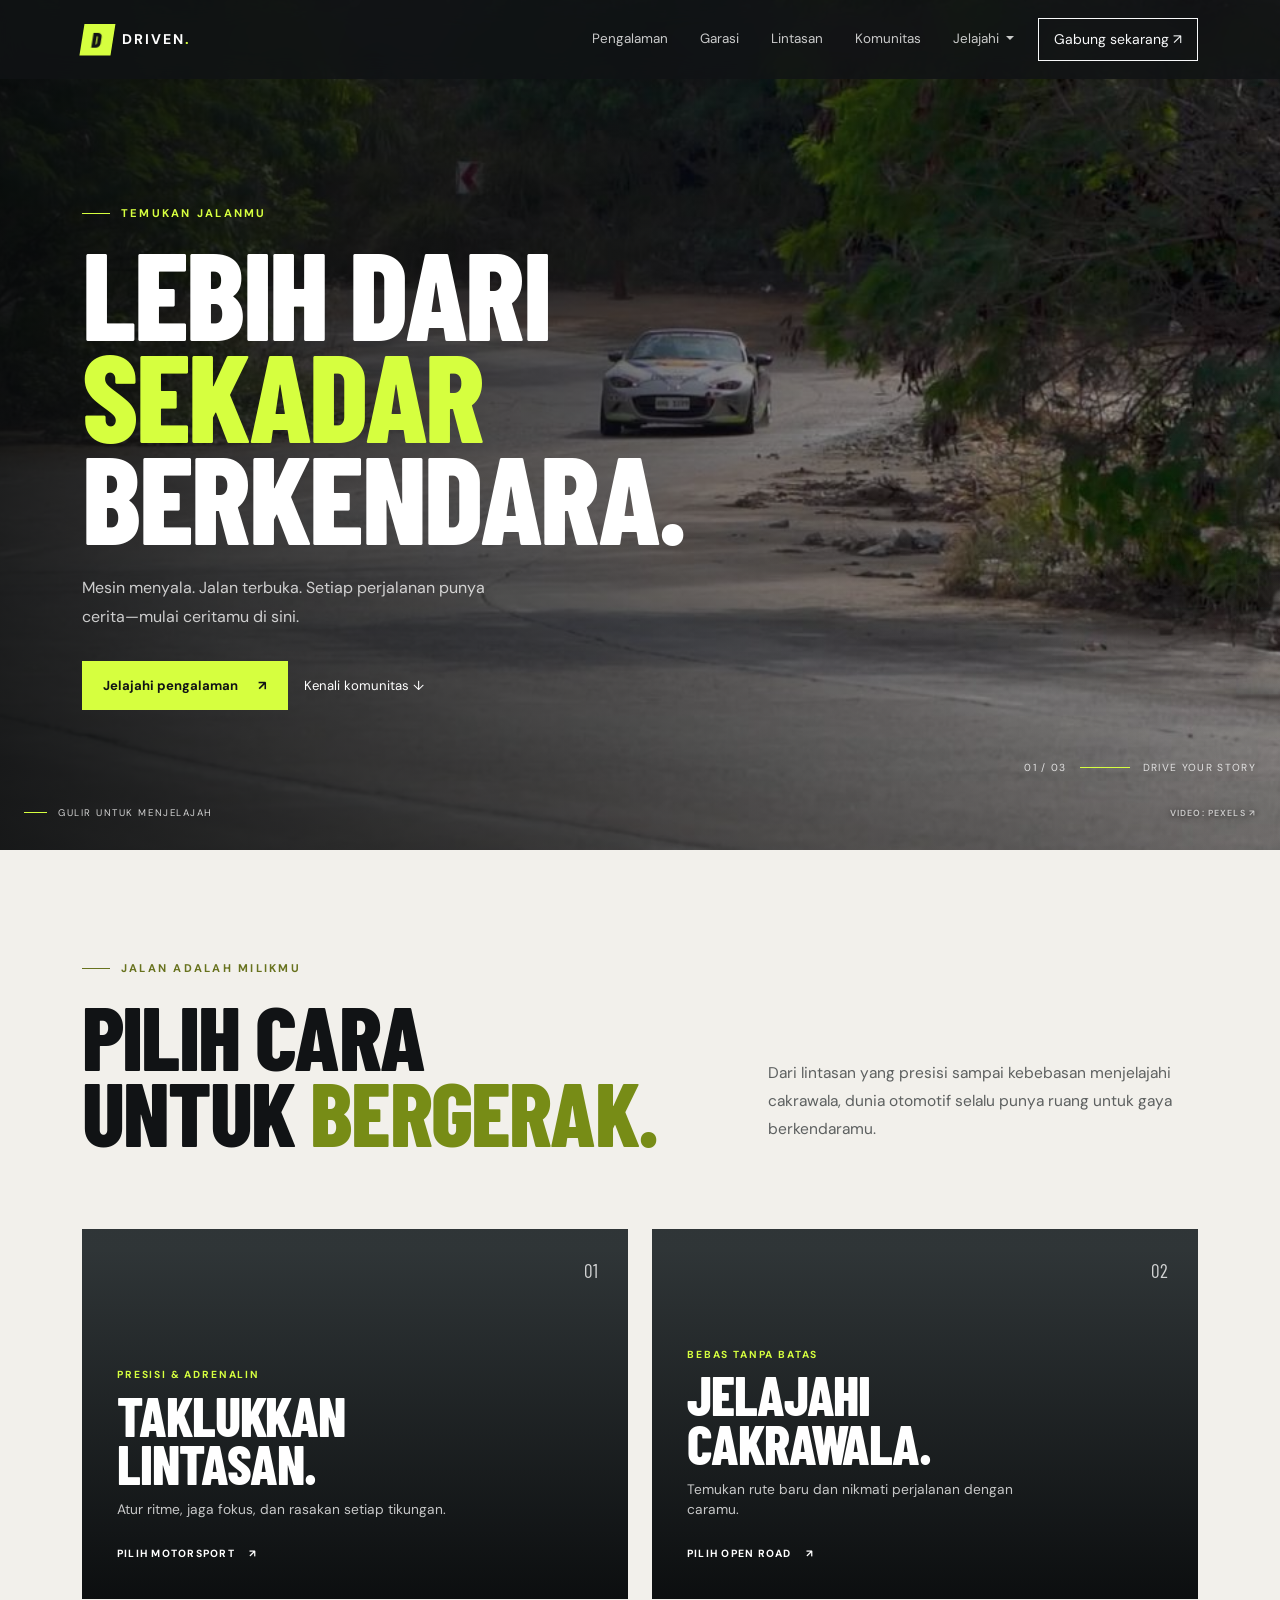
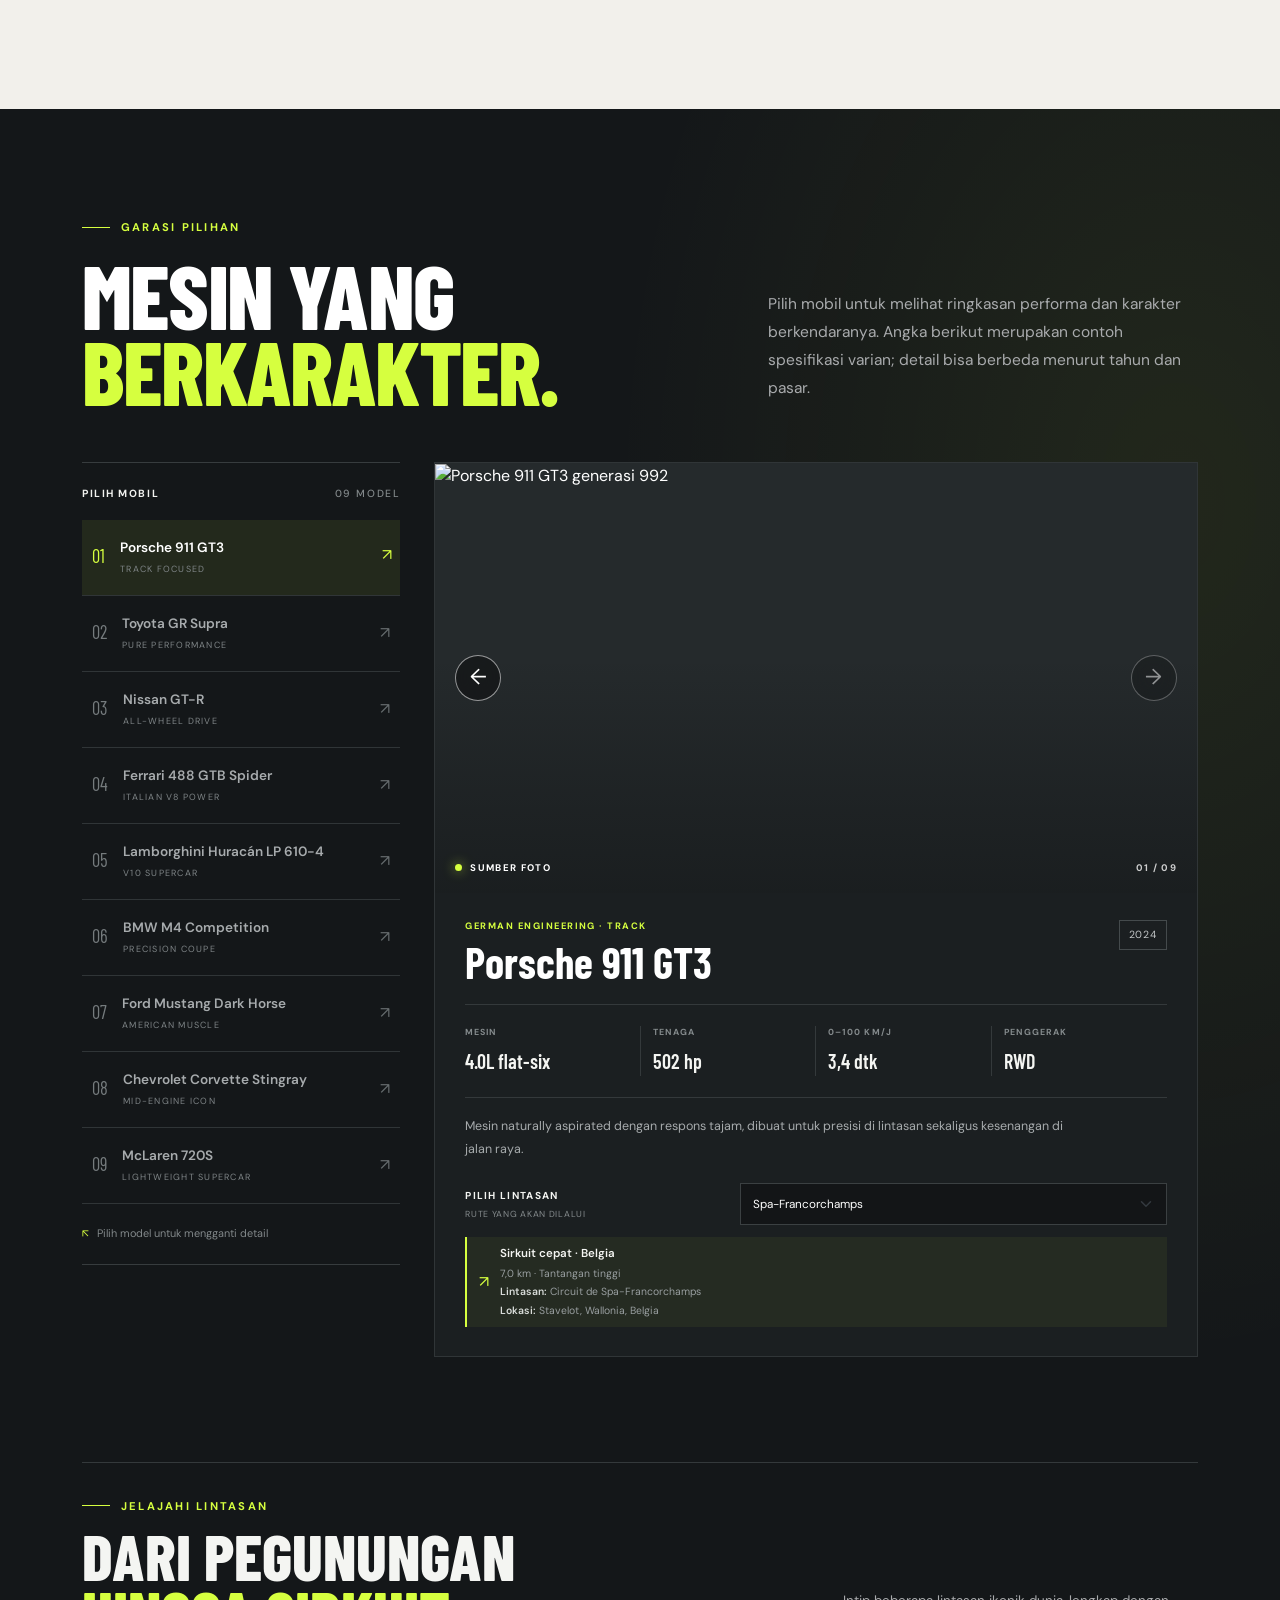
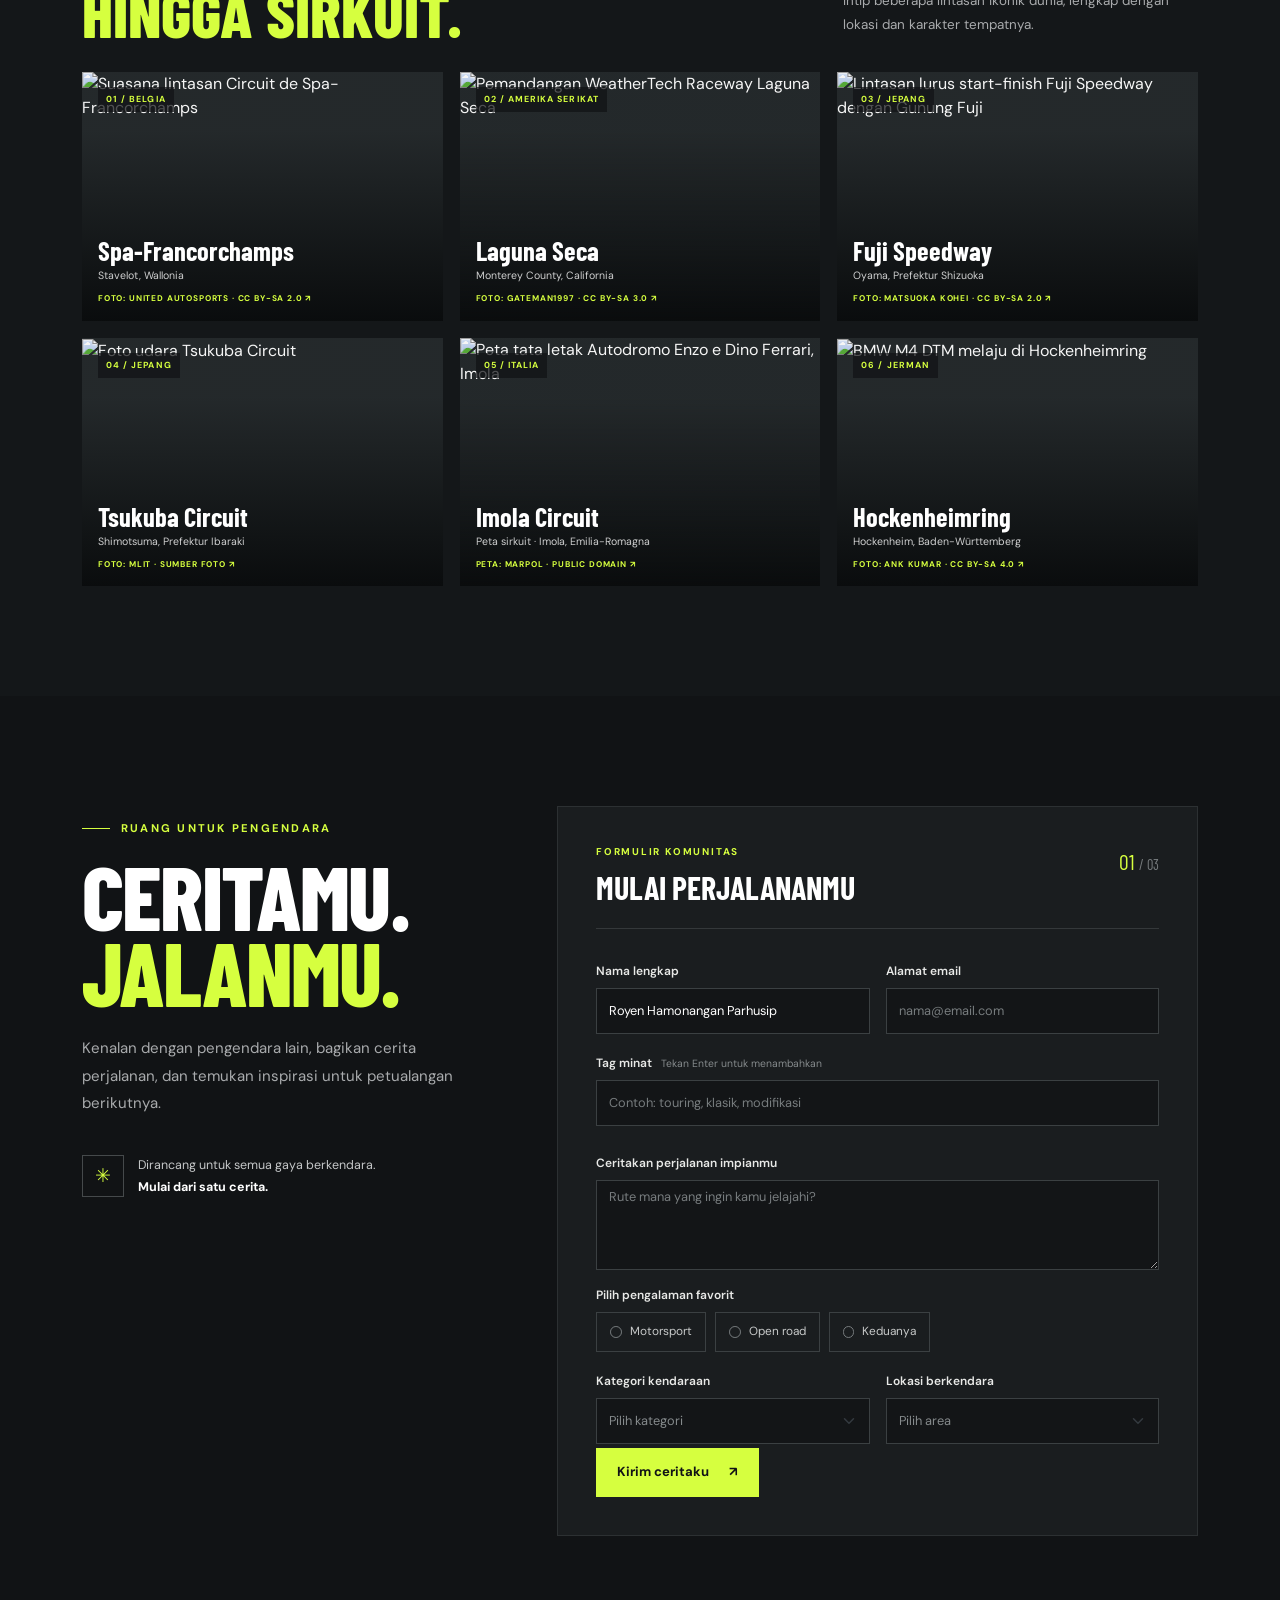
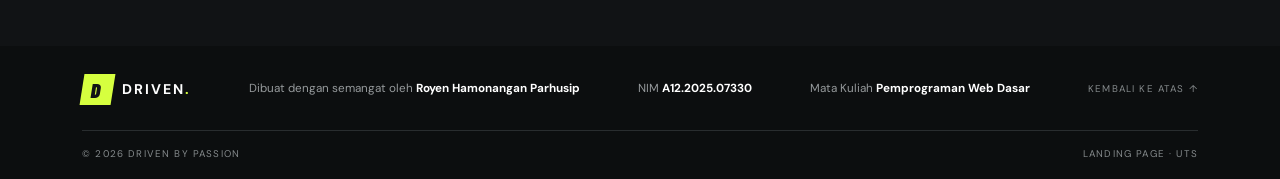
==== commit 3cedec2e: "Ganti latar belakang baru dan menghapus latar belakang lama" ====
--- a/index.html
+++ b/index.html
@@ -52,7 +52,8 @@
 
     <main>
         <section class="hero-section" id="home" aria-labelledby="hero-title">
-            <video class="hero-video" autoplay muted loop playsinline aria-hidden="true">
+            <video class="hero-video" autoplay muted loop playsinline poster="img/hero-sports-car-poster.jpg" aria-hidden="true">
+                <source src="img/hero-sports-car.mp4" type="video/mp4">
                 <source src="img/LatarBelakang.mp4" type="video/mp4">
             </video>
             <div class="hero-shade"></div>
@@ -72,6 +73,8 @@
             <div class="hero-caption d-none d-md-flex" aria-hidden="true">
                 <span>01 / 03</span><span class="caption-rule"></span><span>DRIVE YOUR STORY</span>
             </div>
+            <a class="hero-video-credit" href="https://www.pexels.com/video/sports-car-driving-on-curvy-mountain-road-36223788/"
+                target="_blank" rel="noopener noreferrer" aria-label="Sumber video latar: Pexels">VIDEO: PEXELS <span aria-hidden="true">↗</span></a>
             <a class="scroll-cue" href="#experience" aria-label="Gulir ke pengalaman"><span></span> GULIR UNTUK MENJELAJAH</a>
         </section>
 
@@ -174,10 +177,16 @@
                         </button>
                         <p class="selector-hint"><span aria-hidden="true">↖</span> Pilih model untuk mengganti detail</p>
                     </div>
-                    <article class="car-showcase" id="carShowcase" aria-live="polite">
+                    <article class="car-showcase" id="carShowcase" role="region" aria-roledescription="carousel" aria-label="Galeri mobil" aria-live="polite">
                         <div class="car-image-wrap">
                             <img id="carImage" src="https://thumb.wikimedia.org/wikipedia/commons/thumb/c/c1/Porsche_992_GT3_1X7A0323.jpg/1280px-Porsche_992_GT3_1X7A0323.jpg"
                                 alt="Porsche 911 GT3 generasi 992" loading="lazy">
+                            <button class="carousel-control carousel-control-previous" id="previousCar" type="button" aria-label="Mobil sebelumnya">
+                                <span aria-hidden="true">←</span>
+                            </button>
+                            <button class="carousel-control carousel-control-next" id="nextCar" type="button" aria-label="Mobil berikutnya">
+                                <span aria-hidden="true">→</span>
+                            </button>
                             <a class="image-label" id="carImageSource" href="https://commons.wikimedia.org/wiki/File:Porsche_992_GT3_1X7A0323.jpg"
                                 target="_blank" rel="noopener noreferrer"><span></span> SUMBER FOTO</a>
                             <span class="image-number" id="carNumber">01 / 09</span>
@@ -208,11 +217,54 @@
                                     <div>
                                         <strong id="trackType">Sirkuit teknis</strong>
                                         <span id="trackMeta">5,4 km · Tantangan menengah</span>
+                                        <span><b>Lintasan:</b> <span id="trackVenue">—</span></span>
+                                        <span><b>Lokasi:</b> <span id="trackLocation">—</span></span>
                                     </div>
                                 </div>
                             </div>
                         </div>
                     </article>
+                </div>
+                <div class="track-gallery" aria-labelledby="track-gallery-title">
+                    <div class="track-gallery-heading">
+                        <div>
+                            <p class="eyebrow"><span class="eyebrow-line"></span> JELAJAHI LINTASAN</p>
+                            <h3 id="track-gallery-title">DARI PEGUNUNGAN<br><span>HINGGA SIRKUIT.</span></h3>
+                        </div>
+                        <p>Intip beberapa lintasan ikonik dunia, lengkap dengan lokasi dan karakter tempatnya.</p>
+                    </div>
+                    <div class="track-gallery-grid">
+                        <a class="track-gallery-card" href="https://commons.wikimedia.org/wiki/File:2022_4_Hours_of_Spa-Francorchamps_-_Circuit.jpg" target="_blank" rel="noopener noreferrer">
+                            <img src="https://thumb.wikimedia.org/wikipedia/commons/thumb/a/a8/2022_4_Hours_of_Spa-Francorchamps_-_Circuit.jpg/960px-2022_4_Hours_of_Spa-Francorchamps_-_Circuit.jpg" alt="Suasana lintasan Circuit de Spa-Francorchamps" loading="lazy">
+                            <span class="track-gallery-count">01 / BELGIA</span>
+                            <span class="track-gallery-caption"><strong>Spa-Francorchamps</strong><small>Stavelot, Wallonia</small><small class="track-photo-credit">FOTO: UNITED AUTOSPORTS · CC BY-SA 2.0 ↗</small></span>
+                        </a>
+                        <a class="track-gallery-card" href="https://commons.wikimedia.org/wiki/File:LagunaSecaMay08.jpg" target="_blank" rel="noopener noreferrer">
+                            <img src="https://thumb.wikimedia.org/wikipedia/commons/thumb/6/68/LagunaSecaMay08.jpg/960px-LagunaSecaMay08.jpg" alt="Pemandangan WeatherTech Raceway Laguna Seca" loading="lazy">
+                            <span class="track-gallery-count">02 / AMERIKA SERIKAT</span>
+                            <span class="track-gallery-caption"><strong>Laguna Seca</strong><small>Monterey County, California</small><small class="track-photo-credit">FOTO: GATEMAN1997 · CC BY-SA 3.0 ↗</small></span>
+                        </a>
+                        <a class="track-gallery-card" href="https://commons.wikimedia.org/wiki/File:Fuji_Speedway_start-finish.jpg" target="_blank" rel="noopener noreferrer">
+                            <img src="https://thumb.wikimedia.org/wikipedia/commons/thumb/3/3b/Fuji_Speedway_start-finish.jpg/960px-Fuji_Speedway_start-finish.jpg" alt="Lintasan lurus start-finish Fuji Speedway dengan Gunung Fuji" loading="lazy">
+                            <span class="track-gallery-count">03 / JEPANG</span>
+                            <span class="track-gallery-caption"><strong>Fuji Speedway</strong><small>Oyama, Prefektur Shizuoka</small><small class="track-photo-credit">FOTO: MATSUOKA KOHEI · CC BY-SA 2.0 ↗</small></span>
+                        </a>
+                        <a class="track-gallery-card" href="https://commons.wikimedia.org/wiki/File:Tsukuba_Circuit_Aerial_photograph.2021.jpg" target="_blank" rel="noopener noreferrer">
+                            <img src="https://thumb.wikimedia.org/wikipedia/commons/thumb/7/73/Tsukuba_Circuit_Aerial_photograph.2021.jpg/960px-Tsukuba_Circuit_Aerial_photograph.2021.jpg" alt="Foto udara Tsukuba Circuit" loading="lazy">
+                            <span class="track-gallery-count">04 / JEPANG</span>
+                            <span class="track-gallery-caption"><strong>Tsukuba Circuit</strong><small>Shimotsuma, Prefektur Ibaraki</small><small class="track-photo-credit">FOTO: MLIT · SUMBER FOTO ↗</small></span>
+                        </a>
+                        <a class="track-gallery-card" href="https://commons.wikimedia.org/wiki/File:2010-Imola_RaceTrack_Auto.jpg" target="_blank" rel="noopener noreferrer">
+                            <img src="https://thumb.wikimedia.org/wikipedia/commons/thumb/c/c9/2010-Imola_RaceTrack_Auto.jpg/960px-2010-Imola_RaceTrack_Auto.jpg" alt="Peta tata letak Autodromo Enzo e Dino Ferrari, Imola" loading="lazy">
+                            <span class="track-gallery-count">05 / ITALIA</span>
+                            <span class="track-gallery-caption"><strong>Imola Circuit</strong><small>Peta sirkuit · Imola, Emilia-Romagna</small><small class="track-photo-credit">PETA: MARPOL · PUBLIC DOMAIN ↗</small></span>
+                        </a>
+                        <a class="track-gallery-card" href="https://commons.wikimedia.org/wiki/File:2015_BMW_M4_DTM_touring_race_car_at_Hockenheimring,_Germany_(Ank_Kumar,_Infosys_Limited)_02.jpg" target="_blank" rel="noopener noreferrer">
+                            <img src="https://thumb.wikimedia.org/wikipedia/commons/thumb/d/d2/2015_BMW_M4_DTM_touring_race_car_at_Hockenheimring%2C_Germany_%28Ank_Kumar%2C_Infosys_Limited%29_02.jpg/960px-2015_BMW_M4_DTM_touring_race_car_at_Hockenheimring%2C_Germany_%28Ank_Kumar%2C_Infosys_Limited%29_02.jpg" alt="BMW M4 DTM melaju di Hockenheimring" loading="lazy">
+                            <span class="track-gallery-count">06 / JERMAN</span>
+                            <span class="track-gallery-caption"><strong>Hockenheimring</strong><small>Hockenheim, Baden-Württemberg</small><small class="track-photo-credit">FOTO: ANK KUMAR · CC BY-SA 4.0 ↗</small></span>
+                        </a>
+                    </div>
                 </div>
             </div>
         </section>
--- a/style.css
+++ b/style.css
@@ -310,6 +310,24 @@
     width: 50px;
     height: 1px;
     background: var(--accent);
+}
+
+.hero-video-credit {
+    position: absolute;
+    right: max(24px, calc((100vw - 1320px) / 2));
+    bottom: 30px;
+    z-index: 2;
+    color: rgba(255, 255, 255, .68);
+    font-size: .55rem;
+    font-weight: 600;
+    letter-spacing: .13em;
+    text-shadow: 0 1px 5px rgba(0, 0, 0, .7);
+    transition: color .2s ease;
+}
+
+.hero-video-credit:hover,
+.hero-video-credit:focus-visible {
+    color: var(--accent);
 }
 
 .scroll-cue {
@@ -880,6 +898,47 @@
     transform: scale(1.035);
 }
 
+.carousel-control {
+    position: absolute;
+    top: 50%;
+    z-index: 2;
+    display: grid;
+    width: 46px;
+    height: 46px;
+    place-items: center;
+    border: 1px solid rgba(255, 255, 255, .55);
+    border-radius: 50%;
+    background: rgba(17, 19, 21, .66);
+    color: #fff;
+    font-size: 1.35rem;
+    line-height: 1;
+    transform: translateY(-50%);
+    backdrop-filter: blur(8px);
+    cursor: pointer;
+    transition: border-color .2s ease, background .2s ease, color .2s ease, transform .2s ease;
+}
+
+.carousel-control-previous {
+    left: 20px;
+}
+
+.carousel-control-next {
+    right: 20px;
+}
+
+.carousel-control:hover,
+.carousel-control:focus-visible {
+    border-color: var(--accent);
+    background: var(--accent);
+    color: var(--ink);
+    transform: translateY(-50%) scale(1.06);
+}
+
+.carousel-control:focus-visible {
+    outline: 2px solid var(--accent);
+    outline-offset: 3px;
+}
+
 .image-label,
 .image-number {
     position: absolute;
@@ -1068,6 +1127,137 @@
     font-size: .65rem;
 }
 
+.track-info div span b {
+    color: #d9ddda;
+    font-weight: 600;
+}
+
+.track-gallery {
+    margin-top: 105px;
+    padding-top: 35px;
+    border-top: 1px solid #34393b;
+}
+
+.track-gallery-heading {
+    display: flex;
+    justify-content: space-between;
+    align-items: flex-end;
+    gap: 30px;
+    margin-bottom: 31px;
+}
+
+.track-gallery-heading .eyebrow {
+    margin-bottom: 14px;
+}
+
+.track-gallery-heading h3 {
+    margin: 0;
+    color: #f4f5f2;
+    font-family: "Barlow Condensed", sans-serif;
+    font-size: clamp(2.5rem, 5vw, 4.2rem);
+    font-weight: 800;
+    line-height: .88;
+}
+
+.track-gallery-heading h3 span {
+    color: var(--accent);
+}
+
+.track-gallery-heading > p {
+    max-width: 355px;
+    margin: 0 0 4px;
+    color: #a9abad;
+    font-size: .84rem;
+    line-height: 1.8;
+}
+
+.track-gallery-grid {
+    display: grid;
+    grid-template-columns: repeat(3, minmax(0, 1fr));
+    gap: 17px;
+}
+
+.track-gallery-card {
+    position: relative;
+    display: block;
+    min-width: 0;
+    aspect-ratio: 1.45;
+    overflow: hidden;
+    background: #252a2c;
+    color: #fff;
+}
+
+.track-gallery-card::after {
+    position: absolute;
+    inset: 0;
+    background: linear-gradient(0deg, rgba(8, 10, 11, .93), rgba(8, 10, 11, .04) 76%);
+    content: "";
+    transition: background .25s ease;
+}
+
+.track-gallery-card img {
+    width: 100%;
+    height: 100%;
+    object-fit: cover;
+    transition: transform .55s cubic-bezier(.2, .7, .2, 1), filter .3s ease;
+}
+
+.track-gallery-card:hover img,
+.track-gallery-card:focus-visible img {
+    filter: saturate(1.12);
+    transform: scale(1.055);
+}
+
+.track-gallery-card:focus-visible {
+    outline: 2px solid var(--accent);
+    outline-offset: 3px;
+}
+
+.track-gallery-count,
+.track-gallery-caption {
+    position: absolute;
+    z-index: 1;
+}
+
+.track-gallery-count {
+    top: 15px;
+    left: 16px;
+    padding: 6px 8px;
+    background: rgba(17, 19, 21, .72);
+    color: var(--accent);
+    font-size: .55rem;
+    font-weight: 700;
+    letter-spacing: .12em;
+}
+
+.track-gallery-caption {
+    right: 16px;
+    bottom: 15px;
+    left: 16px;
+    display: grid;
+    gap: 4px;
+}
+
+.track-gallery-caption strong {
+    font-family: "Barlow Condensed", sans-serif;
+    font-size: 1.65rem;
+    font-weight: 700;
+    line-height: 1;
+}
+
+.track-gallery-caption small {
+    color: rgba(255, 255, 255, .8);
+    font-size: .66rem;
+}
+
+.track-gallery-caption .track-photo-credit {
+    margin-top: 5px;
+    color: var(--accent);
+    font-size: .52rem;
+    font-weight: 700;
+    letter-spacing: .1em;
+}
+
 .car-showcase.is-changing .car-image-wrap img {
     animation: car-image-enter .55s cubic-bezier(.2, .7, .2, 1);
 }
@@ -1229,6 +1419,10 @@
     .garage-selector .selector-hint {
         margin-top: 13px;
     }
+
+    .track-gallery-grid {
+        grid-template-columns: repeat(2, minmax(0, 1fr));
+    }
 }
 
 @media (max-width: 575.98px) {
@@ -1265,6 +1459,25 @@
 
     .section-title {
         font-size: clamp(3.6rem, 15vw, 5rem);
+    }
+
+    .track-gallery {
+        margin-top: 72px;
+    }
+
+    .track-gallery-heading {
+        align-items: flex-start;
+        flex-direction: column;
+        gap: 15px;
+    }
+
+    .track-gallery-grid {
+        grid-template-columns: 1fr;
+        gap: 13px;
+    }
+
+    .track-gallery-card {
+        aspect-ratio: 1.35;
     }
 
     .experience-cards {
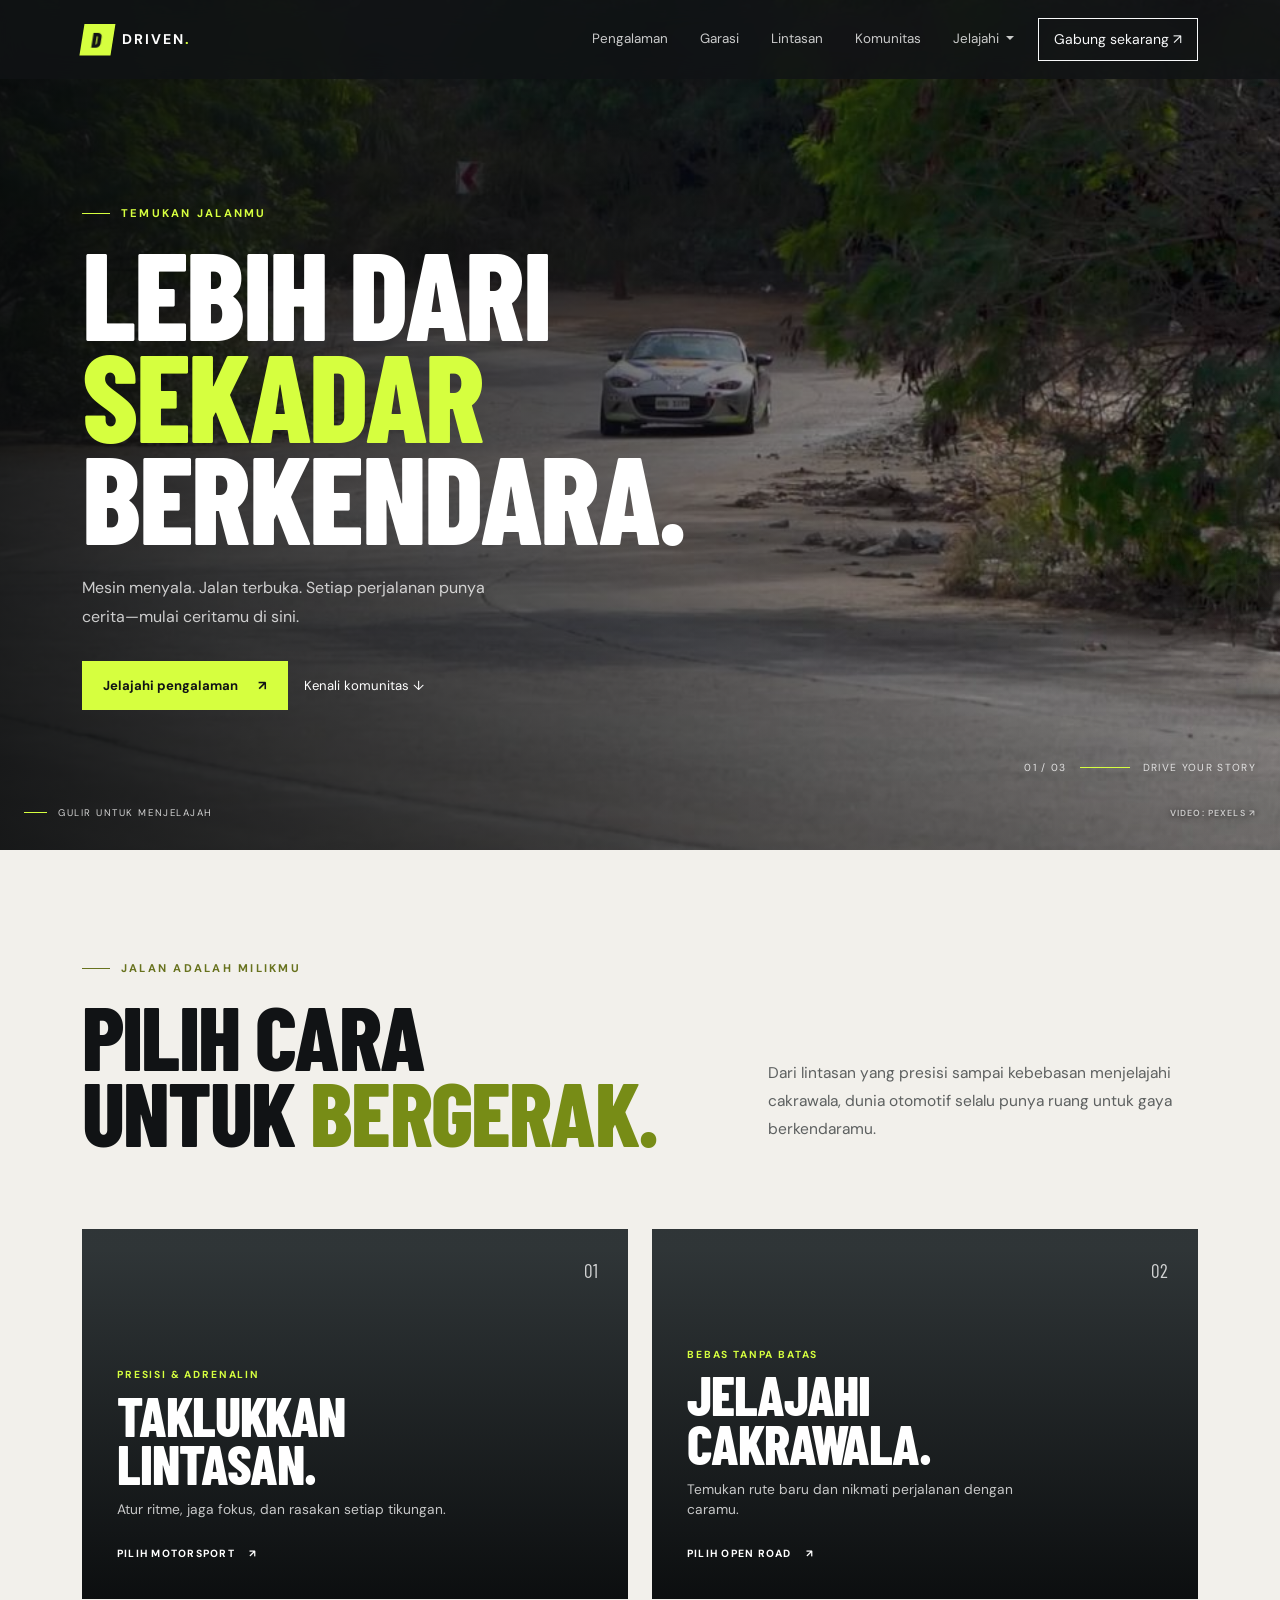
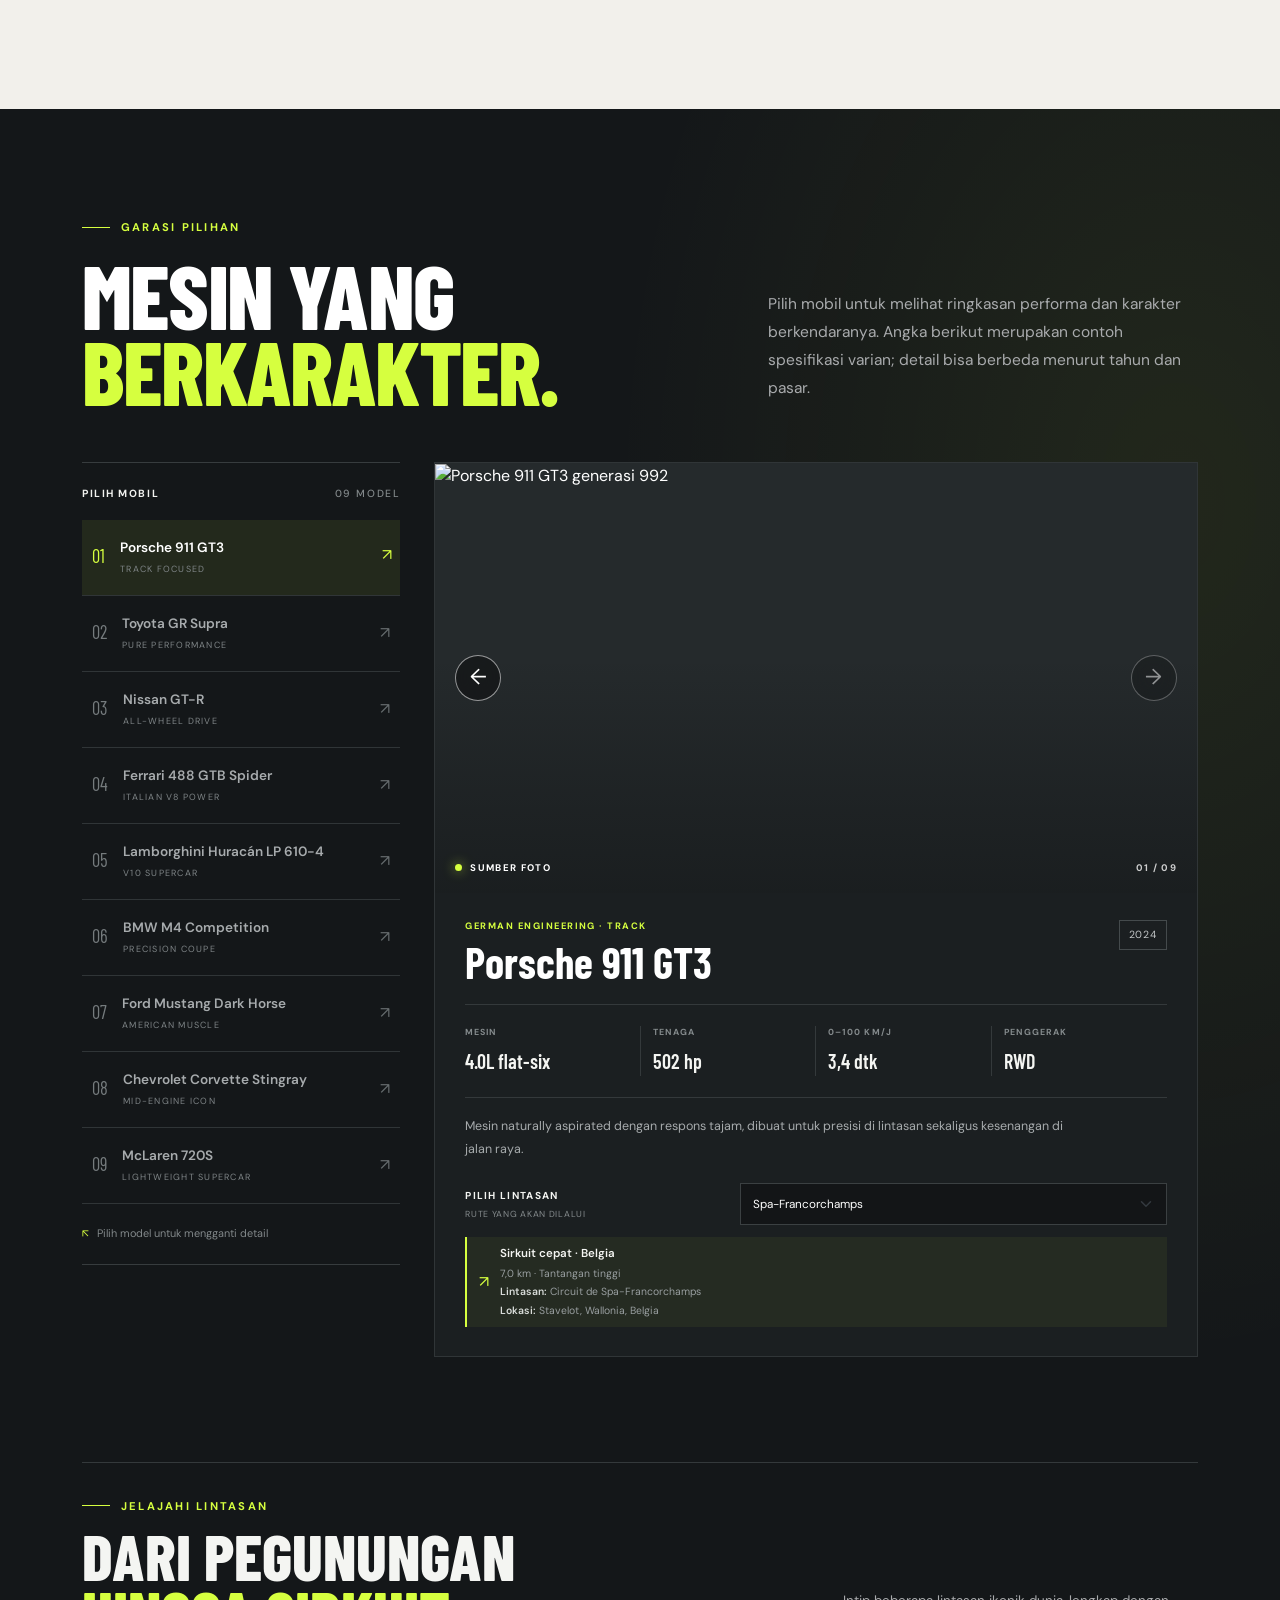
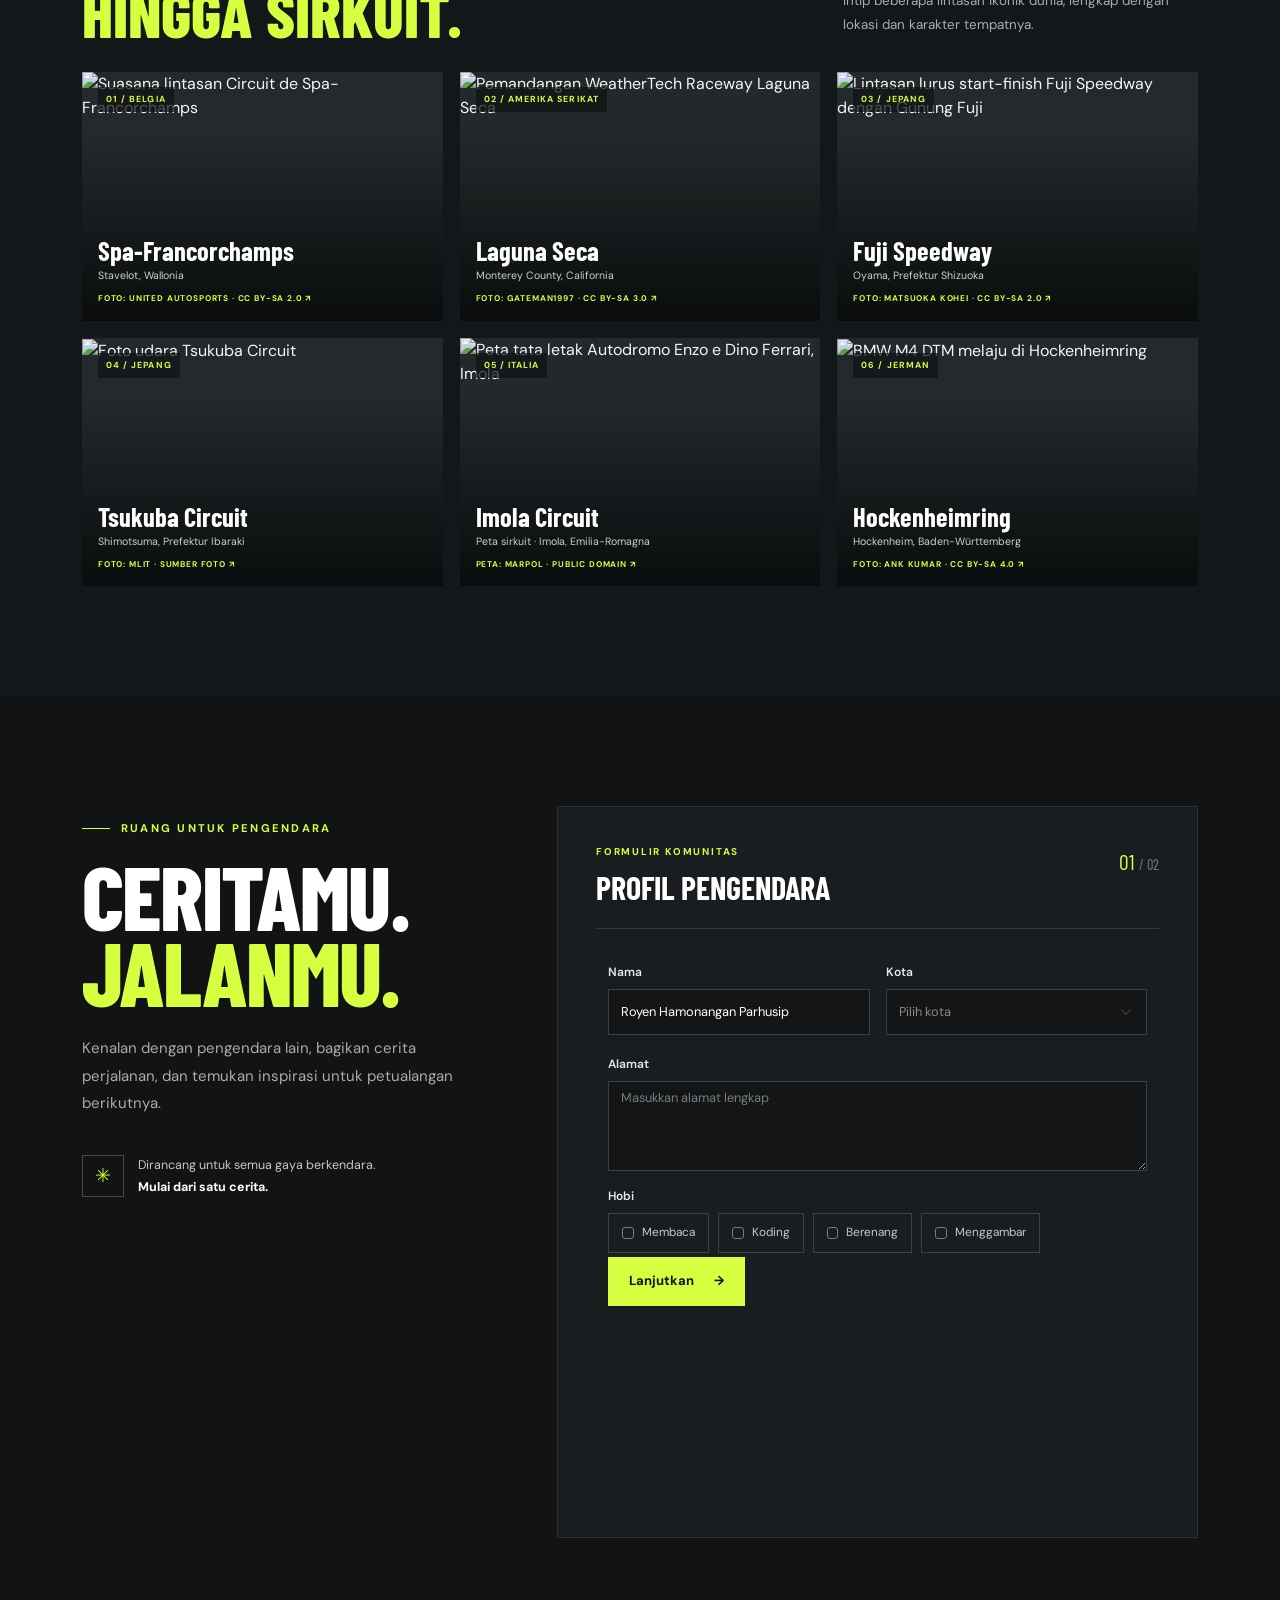
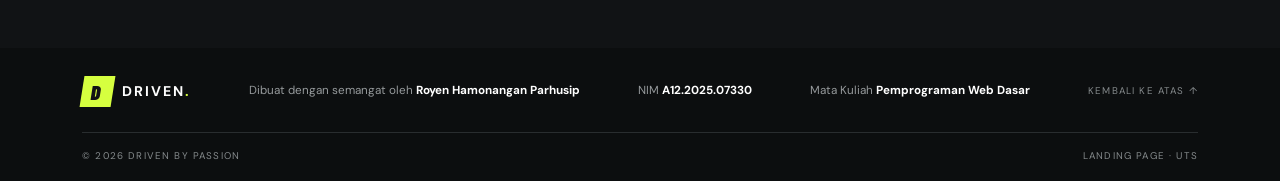
==== commit 4ee77aba: "Merapikan bagian formulir" ====
--- a/index.html
+++ b/index.html
@@ -282,72 +282,124 @@
                         </div>
                     </div>
                     <div class="col-lg-7">
-                        <form class="join-form" id="joinForm">
+                        <form class="join-form" id="joinForm" novalidate>
                             <div class="form-heading">
                                 <div>
                                     <p class="form-kicker">FORMULIR KOMUNITAS</p>
-                                    <h3>Mulai perjalananmu</h3>
+                                    <h3 id="formTitle">Profil pengendara</h3>
                                 </div>
-                                <span class="form-step">01 <i>/ 03</i></span>
-                            </div>
-                            <div class="row g-3">
-                                <div class="col-md-6">
-                                    <label class="form-label" for="fullName">Nama lengkap</label>
-                                    <input class="form-control" id="fullName" name="fullName" type="text" value="Royen Hamonangan Parhusip" required>
-                                </div>
-                                <div class="col-md-6">
-                                    <label class="form-label" for="email">Alamat email</label>
-                                    <input class="form-control" id="email" name="email" type="email" placeholder="nama@email.com" required>
-                                </div>
-                                <div class="col-12">
-                                    <label class="form-label" for="tagInput">Tag minat <span class="label-hint">Tekan Enter untuk menambahkan</span></label>
-                                    <input class="form-control" id="tagInput" type="text" placeholder="Contoh: touring, klasik, modifikasi">
-                                    <div class="tag-list" id="tagList" aria-live="polite" aria-label="Daftar tag minat"></div>
-                                </div>
-                                <div class="col-12">
-                                    <label class="form-label" for="story">Ceritakan perjalanan impianmu</label>
-                                    <textarea class="form-control" id="story" name="story" rows="3" placeholder="Rute mana yang ingin kamu jelajahi?"></textarea>
-                                </div>
-                                <fieldset class="col-12">
-                                    <legend class="form-label">Pilih pengalaman favorit</legend>
-                                    <div class="choice-row">
-                                        <label class="choice-option" for="motorsport">
-                                            <input type="radio" class="form-check-input" id="motorsport" name="experience" value="Motorsport" required>
-                                            <span>Motorsport</span>
-                                        </label>
-                                        <label class="choice-option" for="horizon">
-                                            <input type="radio" class="form-check-input" id="horizon" name="experience" value="Open road">
-                                            <span>Open road</span>
-                                        </label>
-                                        <label class="choice-option" for="both">
-                                            <input type="radio" class="form-check-input" id="both" name="experience" value="Keduanya">
-                                            <span>Keduanya</span>
-                                        </label>
-                                    </div>
-                                </fieldset>
-                                <div class="col-md-6">
-                                    <label class="form-label" for="vehicle">Kategori kendaraan</label>
-                                    <select class="form-select" id="vehicle" name="vehicle" required>
-                                        <option value="" selected disabled>Pilih kategori</option>
-                                        <option>Mobil sport</option>
-                                        <option>Mobil klasik</option>
-                                        <option>Motor</option>
-                                        <option>Kendaraan lainnya</option>
-                                    </select>
-                                </div>
-                                <div class="col-md-6">
-                                    <label class="form-label" for="region">Lokasi berkendara</label>
-                                    <select class="form-select" id="region" name="region" required>
-                                        <option value="" selected disabled>Pilih area</option>
-                                        <option>Dalam kota</option>
-                                        <option>Jalan pegunungan</option>
-                                        <option>Sirkuit</option>
-                                        <option>Lintas kota</option>
-                                    </select>
-                                </div>
-                                <div class="col-12 form-actions">
-                                    <button class="btn btn-accent" type="submit">Kirim ceritaku <span aria-hidden="true">↗</span></button>
-                                    <p class="form-message mb-0" id="formMessage" role="status"></p>
+                                <span class="form-step" aria-live="polite"><span id="formStepNumber">01</span> <i>/ 02</i></span>
+                            </div>
+                            <div class="form-slider">
+                                <div class="form-slides">
+                                    <section class="form-slide" aria-labelledby="formTitle">
+                                        <div class="row g-3">
+                                            <div class="col-md-6">
+                                                <label class="form-label" for="fullName">Nama</label>
+                                                <input class="form-control" id="fullName" name="fullName" type="text" value="Royen Hamonangan Parhusip" required>
+                                            </div>
+                                            <div class="col-md-6">
+                                                <label class="form-label" for="city">Kota</label>
+                                                <select class="form-select" id="city" name="city" required>
+                                                    <option value="" selected disabled>Pilih kota</option>
+                                                    <option>Semarang</option>
+                                                    <option>Kudus</option>
+                                                    <option>Demak</option>
+                                                    <option>Pekalongan</option>
+                                                    <option>Tegal</option>
+                                                    <option>Surabaya</option>
+                                                    <option>Jakarta</option>
+                                                </select>
+                                            </div>
+                                            <div class="col-12">
+                                                <label class="form-label" for="address">Alamat</label>
+                                                <textarea class="form-control" id="address" name="address" rows="3" placeholder="Masukkan alamat lengkap" required></textarea>
+                                            </div>
+                                            <fieldset class="col-12">
+                                                <legend class="form-label">Hobi</legend>
+                                                <div class="choice-row">
+                                                    <label class="choice-option" for="hobbyReading">
+                                                        <input type="checkbox" class="form-check-input" id="hobbyReading" name="hobbies" value="Membaca">
+                                                        <span>Membaca</span>
+                                                    </label>
+                                                    <label class="choice-option" for="hobbyCoding">
+                                                        <input type="checkbox" class="form-check-input" id="hobbyCoding" name="hobbies" value="Koding">
+                                                        <span>Koding</span>
+                                                    </label>
+                                                    <label class="choice-option" for="hobbySwimming">
+                                                        <input type="checkbox" class="form-check-input" id="hobbySwimming" name="hobbies" value="Berenang">
+                                                        <span>Berenang</span>
+                                                    </label>
+                                                    <label class="choice-option" for="hobbyDrawing">
+                                                        <input type="checkbox" class="form-check-input" id="hobbyDrawing" name="hobbies" value="Menggambar">
+                                                        <span>Menggambar</span>
+                                                    </label>
+                                                </div>
+                                            </fieldset>
+                                            <div class="col-12 form-actions">
+                                                <button class="btn btn-accent" type="button" id="nextFormSlide">Lanjutkan <span aria-hidden="true">→</span></button>
+                                            </div>
+                                        </div>
+                                    </section>
+                                    <section class="form-slide" aria-labelledby="formTitle" aria-hidden="true" inert>
+                                        <div class="row g-3">
+                                            <div class="col-md-6">
+                                                <label class="form-label" for="email">Alamat email</label>
+                                                <input class="form-control" id="email" name="email" type="email" placeholder="nama@email.com" required>
+                                            </div>
+                                            <div class="col-12">
+                                                <label class="form-label" for="tagInput">Tag minat <span class="label-hint">Tekan Enter untuk menambahkan</span></label>
+                                                <input class="form-control" id="tagInput" type="text" placeholder="Contoh: touring, klasik, modifikasi">
+                                                <div class="tag-list" id="tagList" aria-live="polite" aria-label="Daftar tag minat"></div>
+                                            </div>
+                                            <div class="col-12">
+                                                <label class="form-label" for="story">Ceritakan perjalanan impianmu</label>
+                                                <textarea class="form-control" id="story" name="story" rows="3" placeholder="Rute mana yang ingin kamu jelajahi?"></textarea>
+                                            </div>
+                                            <fieldset class="col-12">
+                                                <legend class="form-label">Pilih pengalaman favorit</legend>
+                                                <div class="choice-row">
+                                                    <label class="choice-option" for="motorsport">
+                                                        <input type="radio" class="form-check-input" id="motorsport" name="experience" value="Motorsport" required>
+                                                        <span>Motorsport</span>
+                                                    </label>
+                                                    <label class="choice-option" for="horizon">
+                                                        <input type="radio" class="form-check-input" id="horizon" name="experience" value="Open road">
+                                                        <span>Open road</span>
+                                                    </label>
+                                                    <label class="choice-option" for="both">
+                                                        <input type="radio" class="form-check-input" id="both" name="experience" value="Keduanya">
+                                                        <span>Keduanya</span>
+                                                    </label>
+                                                </div>
+                                            </fieldset>
+                                            <div class="col-md-6">
+                                                <label class="form-label" for="vehicle">Kategori kendaraan</label>
+                                                <select class="form-select" id="vehicle" name="vehicle" required>
+                                                    <option value="" selected disabled>Pilih kategori</option>
+                                                    <option>Mobil sport</option>
+                                                    <option>Mobil klasik</option>
+                                                    <option>Motor</option>
+                                                    <option>Kendaraan lainnya</option>
+                                                </select>
+                                            </div>
+                                            <div class="col-md-6">
+                                                <label class="form-label" for="region">Lokasi berkendara</label>
+                                                <select class="form-select" id="region" name="region" required>
+                                                    <option value="" selected disabled>Pilih area</option>
+                                                    <option>Dalam kota</option>
+                                                    <option>Jalan pegunungan</option>
+                                                    <option>Sirkuit</option>
+                                                    <option>Lintas kota</option>
+                                                </select>
+                                            </div>
+                                            <div class="col-12 form-actions">
+                                                <button class="btn btn-outline-light" type="button" id="previousFormSlide"><span aria-hidden="true">←</span> Kembali</button>
+                                                <button class="btn btn-accent" type="submit">Kirim ceritaku <span aria-hidden="true">↗</span></button>
+                                                <p class="form-message mb-0" id="formMessage" role="status"></p>
+                                            </div>
+                                        </div>
+                                    </section>
                                 </div>
                             </div>
                         </form>
--- a/style.css
+++ b/style.css
@@ -501,6 +501,15 @@
     line-height: 1.8;
 }
 
+.community-note .note-icon {
+    transition: transform .25s ease, border-color .25s ease;
+}
+
+.community-note:hover .note-icon {
+    transform: rotate(45deg);
+    border-color: var(--accent);
+}
+
 .community-note strong {
     color: #fff;
 }
@@ -519,6 +528,32 @@
     padding: 38px;
     background: #1a1d1f;
     border: 1px solid #2c3032;
+    transition: border-color .25s ease, box-shadow .25s ease;
+}
+
+.join-form:hover {
+    border-color: #454b4d;
+    box-shadow: 0 14px 36px rgba(0, 0, 0, .12);
+}
+
+.form-slider {
+    overflow: hidden;
+}
+
+.form-slides {
+    display: flex;
+    width: 100%;
+    transition: transform .45s cubic-bezier(.22, .68, 0, 1);
+}
+
+.form-slides.is-second-step {
+    transform: translateX(-100%);
+}
+
+.form-slide {
+    flex: 0 0 100%;
+    min-width: 0;
+    padding: 1px 12px;
 }
 
 .form-heading {
@@ -580,6 +615,12 @@
     background-color: #131517;
     color: #fff;
     font-size: .8rem;
+    transition: border-color .2s ease, box-shadow .2s ease;
+}
+
+.form-control:hover,
+.form-select:hover {
+    border-color: #777c7e;
 }
 
 .form-control::placeholder {
@@ -624,12 +665,14 @@
     color: #c7c9c9;
     cursor: pointer;
     font-size: .74rem;
-    transition: border-color .2s ease, color .2s ease;
+    transition: border-color .2s ease, color .2s ease, background-color .2s ease, transform .2s ease;
 }
 
 .choice-option:hover {
     border-color: var(--accent);
+    background-color: rgba(214, 255, 63, .06);
     color: #fff;
+    transform: translateY(-2px);
 }
 
 .form-check-input {
